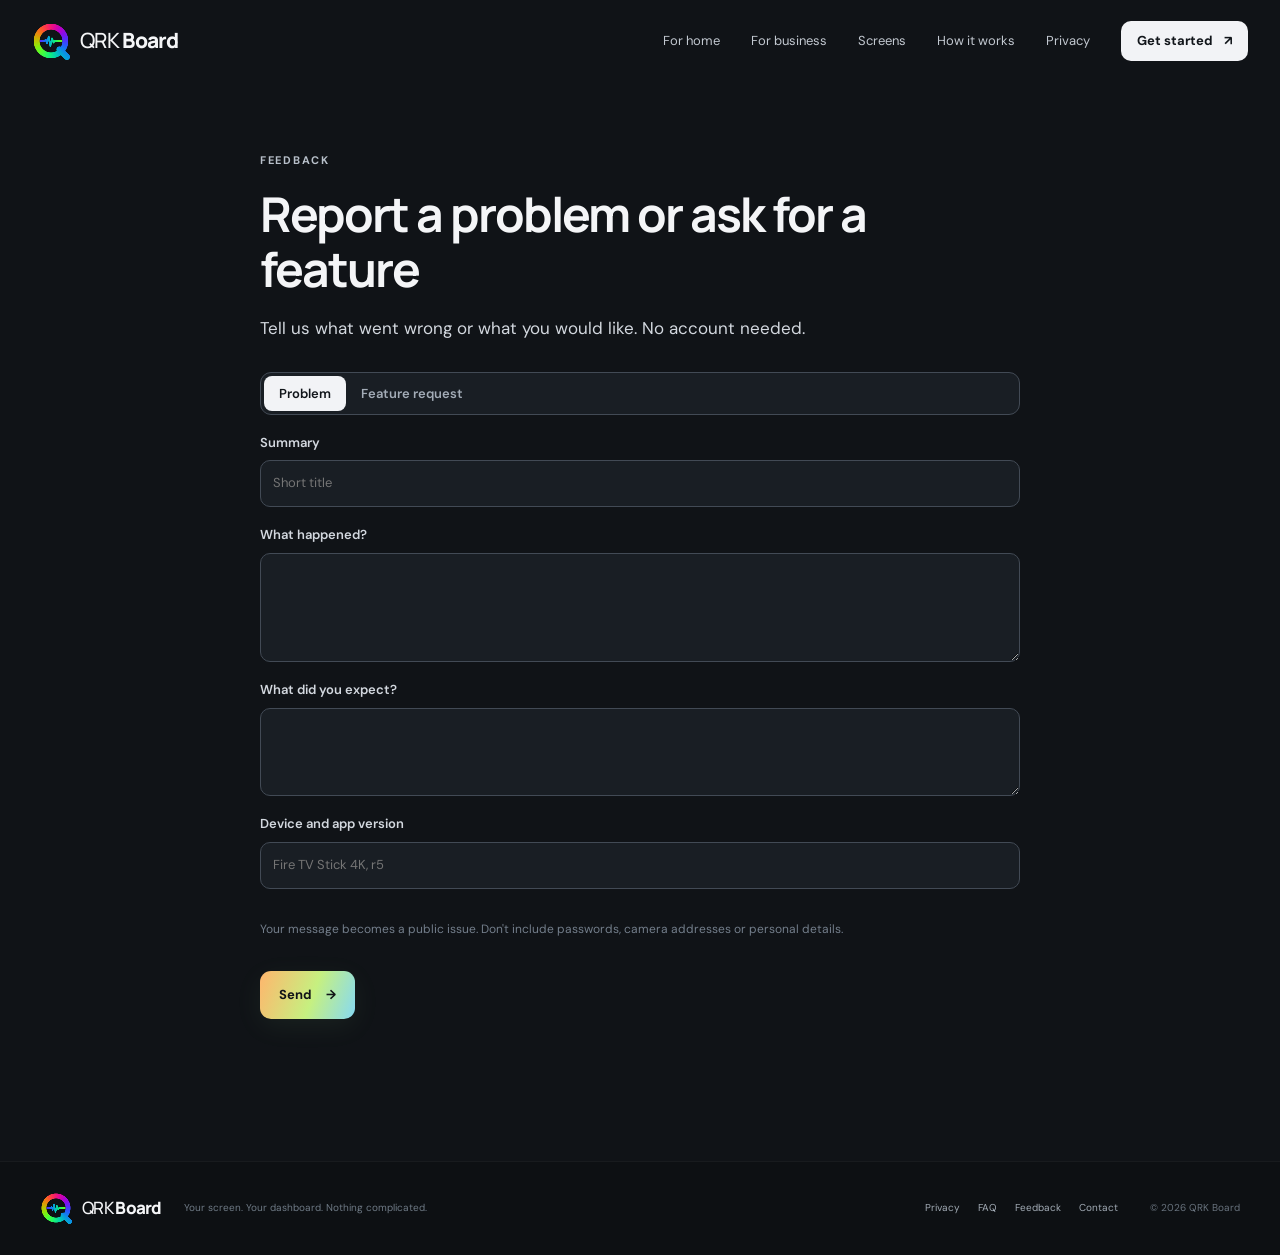
==== feedback.html @ f2cc70a5 "Use the rainbow Q mark as the tab icon" ====
<!doctype html>
<html lang="en">
<head>
  <meta charset="utf-8">
  <meta name="viewport" content="width=device-width, initial-scale=1">
  <meta name="theme-color" content="#101317">
  <meta name="description" content="Report a problem or request a feature for QRK Board.">
  <title>Feedback · QRK Board</title>
  <link rel="icon" type="image/svg+xml" href="assets/qrk-mark.svg?v=2">
  <link rel="preconnect" href="https://fonts.googleapis.com">
  <link rel="preconnect" href="https://fonts.gstatic.com" crossorigin>
  <link href="https://fonts.googleapis.com/css2?family=DM+Sans:wght@400;500;600;700&family=Manrope:wght@400;500;600;700;800&display=swap" rel="stylesheet">
  <link rel="stylesheet" href="styles.css?v=2">
</head>
<body>
  <header class="site-header">
    <a class="brand" href="index.html" aria-label="QRK Board home">
      <canvas class="logo" width="152" height="152" aria-hidden="true"></canvas>
      <span>QRK <b>Board</b></span>
    </a>
    <button class="menu-toggle" aria-label="Open navigation" aria-expanded="false" aria-controls="main-nav"><span></span><span></span></button>
    <nav id="main-nav" class="main-nav">
      <a href="index.html#home">For home</a>
      <a href="index.html#business">For business</a>
      <a href="index.html#screens">Screens</a>
      <a href="index.html#how-it-works">How it works</a>
      <a href="index.html#privacy">Privacy</a>
      <a class="nav-cta" href="index.html#get-started">Get started <span aria-hidden="true">↗</span></a>
    </nav>
  </header>

  <main class="doc section-wrap"><div class="eyebrow">Feedback</div><h1>Report a problem or ask for a feature</h1>
<p class="lede">Tell us what went wrong or what you would like. No account needed.</p>
<form id="fb" class="fb-form">
<div class="seg" role="group" aria-label="Type"><button type="button" data-v="bug" aria-pressed="true">Problem</button><button type="button" data-v="feature" aria-pressed="false">Feature request</button></div>
<label>Summary<input id="fb-title" required maxlength="120" placeholder="Short title"></label>
<label><span id="fb-l1">What happened?</span><textarea id="fb-a" rows="4" required></textarea></label>
<label><span id="fb-l2">What did you expect?</span><textarea id="fb-b" rows="3"></textarea></label>
<label>Device and app version<input id="fb-env" placeholder="Fire TV Stick 4K, r5"></label>
<p class="muted-note">Your message becomes a public issue. Don't include passwords, camera addresses or personal details.</p>
<input id="fb-site" name="website" tabindex="-1" autocomplete="off" aria-hidden="true" style="position:absolute;left:-9999px">
<button class="button button-primary" type="submit">Send <span aria-hidden="true">→</span></button><p id="fb-msg" class="muted-note" role="status"></p>
</form>
<script>
(function(){var ENDPOINT='https://qrkboard-github-io.qrk-feedback.workers.dev',t='bug',f=document.getElementById('fb'),msg=document.getElementById('fb-msg'),btn=f.querySelector('[type=submit]');
var L={bug:['What happened?','What did you expect?'],feature:['What would you like?','Why would it help?']};
f.querySelectorAll('.seg button').forEach(function(b){b.onclick=function(){t=b.dataset.v;f.querySelectorAll('.seg button').forEach(function(x){x.setAttribute('aria-pressed',x===b)});document.getElementById('fb-l1').textContent=L[t][0];document.getElementById('fb-l2').textContent=L[t][1]}});
f.onsubmit=function(e){e.preventDefault();var v=function(i){return document.getElementById(i).value.trim()};btn.disabled=true;msg.textContent='Sending...';
fetch(ENDPOINT,{method:'POST',headers:{'Content-Type':'application/json'},body:JSON.stringify({type:t,title:v('fb-title'),a:v('fb-a'),b:v('fb-b'),device:v('fb-env'),website:v('fb-site')})})
.then(function(r){return r.json()}).then(function(d){msg.textContent=d.message;if(d.ok)f.reset()}).catch(function(){msg.textContent='Could not reach the server, try again later'}).then(function(){btn.disabled=false})}})();
</script></main>
  <footer class="site-footer"><div class="section-wrap footer-inner"><a class="brand" href="index.html"><canvas class="logo" width="152" height="152" aria-hidden="true"></canvas><span>QRK <b>Board</b></span></a><span class="footer-tagline">Your screen. Your dashboard. Nothing complicated.</span><div class="footer-links"><a href="privacy.html">Privacy</a><a href="index.html#faq">FAQ</a><a href="feedback.html">Feedback</a><a href="mailto:qrkboard@gmail.com">Contact</a></div><span class="copyright">© <span id="year">2026</span> QRK Board</span></div></footer>
  <script src="script.js?v=2"></script>
</body>
</html>
---- styles.css ----
:root{--bg:#101317;--panel:#191e24;--panel2:#202730;--line:#303741;--text:#f4f5f7;--muted:#a3acb7;--subtle:#737f8c;--purple:#8b79ff;--blue:#5fc8ff;--orange:#ffb44d;--green:#58d8a0;--radius:24px;--max:1200px}*{box-sizing:border-box}html{scroll-behavior:smooth;scroll-padding-top:90px}body{margin:0;background:var(--bg);color:var(--text);font-family:'DM Sans',sans-serif;font-size:16px;line-height:1.6;-webkit-font-smoothing:antialiased}a{color:inherit;text-decoration:none}img{max-width:100%;display:block}.section-wrap{width:min(var(--max),calc(100% - 64px));margin-inline:auto}.site-header{height:82px;width:min(1360px,calc(100% - 64px));margin:auto;display:flex;align-items:center;justify-content:space-between;gap:32px}.brand{display:inline-flex;align-items:center;gap:10px;font-family:Manrope,sans-serif;font-size:21px;font-weight:500;letter-spacing:-.7px;white-space:nowrap}.brand img{filter:drop-shadow(0 0 12px #8b79ff22)}.brand b{font-weight:800}.main-nav{display:flex;align-items:center;gap:31px;font-size:13px;color:#c2c8d0}.main-nav>a:not(.nav-cta):hover,.footer-links a:hover{color:white}.nav-cta{background:#f2f3f6;color:#11151a;padding:10px 16px;border-radius:10px;font-weight:700}.nav-cta span{padding-left:8px}.menu-toggle{display:none}.hero{padding-top:60px;padding-bottom:92px;display:grid;grid-template-columns:.91fr 1.09fr;gap:48px;align-items:center;min-height:610px}.hero-copy{position:relative;z-index:1}.eyebrow{display:flex;align-items:center;gap:9px;color:#b8c0ca;font-size:11px;font-weight:700;letter-spacing:1.7px;text-transform:uppercase}.eyebrow-dot,.live-dot{display:inline-block;width:7px;height:7px;border-radius:50%;background:var(--green);box-shadow:0 0 13px #58d8a088}.hero h1,.section-heading h2,.audience-copy h2,.business-copy h2,.privacy-inner h2,.final-cta h2{font-family:Manrope,sans-serif;font-weight:700;letter-spacing:-2.8px;line-height:1.12}.hero h1{font-size:clamp(43px,5.2vw,70px);margin:26px 0 22px}.gradient-text{background:linear-gradient(100deg,#ff9c67 0%,#ffc55c 24%,#9cf47c 48%,#69d7e9 70%,#b29aff 100%);-webkit-background-clip:text;background-clip:text;color:transparent}.hero-lede{max-width:495px;color:#adb5bf;font-size:17px;line-height:1.8;margin:0 0 28px}.hero-actions{display:flex;gap:12px;flex-wrap:wrap}.button{display:inline-flex;align-items:center;justify-content:center;gap:14px;min-height:48px;padding:0 19px;border-radius:11px;font-size:13px;font-weight:700;transition:transform .2s ease,border-color .2s ease,background .2s ease}.button:hover{transform:translateY(-2px)}.button-primary{color:#101317;background:linear-gradient(110deg,#ffb66d,#c6f080 55%,#86d9f3);box-shadow:0 7px 28px #9adf8b12}.button-secondary{border:1px solid #424a55;color:#e5e8ec;background:#191e24}.button-secondary:hover{border-color:#777f8c}.hero-trust{display:flex;align-items:center;gap:8px;flex-wrap:wrap;margin-top:23px;color:#858f9a;font-size:10px}.hero-trust span{color:var(--green)}.hero-trust i{height:3px;width:3px;border-radius:50%;background:#59616c;margin:0 4px}.hero-visual{position:relative;min-width:0}.visual-glow{position:absolute;inset:12% 5%;background:linear-gradient(120deg,#8b79ff20,#5fc8ff14,#ffb44d10);filter:blur(65px);border-radius:50%}.screen-frame{position:relative;padding:7px;border:1px solid #ffffff20;border-radius:18px;background:linear-gradient(145deg,#343a43,#121519 65%);box-shadow:0 32px 75px #0007,0 0 0 1px #0005;transform:perspective(1200px) rotateY(-3deg) rotateX(1deg)}.screen-frame img{width:100%;border-radius:12px}.floating-label{position:absolute;left:-25px;bottom:23px;display:flex;align-items:center;gap:12px;padding:13px 17px;background:#20262deF;border:1px solid #ffffff18;border-radius:13px;box-shadow:0 12px 30px #0006}.floating-label b,.floating-label small{display:block}.floating-label b{font-size:12px}.floating-label small{font-size:10px;color:var(--muted);margin-top:2px}.platform-strip{border-block:1px solid #ffffff0e;background:#14181d}.platform-inner{min-height:82px;display:flex;align-items:center;justify-content:space-between;gap:30px}.platform-intro{font-size:11px;color:#8b95a0;text-transform:uppercase;letter-spacing:1.3px}.platforms{display:flex;align-items:center;gap:clamp(18px,3.2vw,44px);flex-wrap:wrap}.platforms span{font-family:Manrope,sans-serif;color:#d0d5db;font-size:13px;font-weight:700}.editor-section{padding-top:115px;padding-bottom:115px}.section-heading{max-width:670px;margin-bottom:48px}.section-heading.centered{text-align:center;margin-inline:auto}.section-heading .eyebrow{justify-content:center}.section-heading h2,.audience-copy h2,.business-copy h2,.privacy-inner h2,.final-cta h2{font-size:clamp(34px,4vw,50px);margin:16px 0}.muted-heading{color:#8b949f}.section-heading>p{color:var(--muted);font-size:15px;max-width:580px;margin:0 auto;line-height:1.8}.editor-layout{display:grid;grid-template-columns:1.13fr .87fr;gap:68px;align-items:center}.editor-image{position:relative;border:1px solid #ffffff17;border-radius:17px;overflow:hidden;background:#202938;box-shadow:0 25px 60px #0003}.editor-image img{width:100%;height:auto}.image-caption{position:absolute;bottom:14px;left:14px;display:flex;gap:9px;align-items:center;padding:8px 12px;border:1px solid #ffffff20;border-radius:9px;background:#10151ddd;font-size:11px;font-weight:600}.caption-icon{color:#a99aff;font-size:16px}.editor-points{display:flex;flex-direction:column;gap:28px}.editor-point{display:grid;grid-template-columns:39px 1fr;gap:15px}.point-number{color:#9e90ff;font-family:Manrope,sans-serif;font-size:12px;font-weight:800;padding-top:4px}.editor-point h3{font-size:17px;margin:0 0 6px}.editor-point p{font-size:13px;line-height:1.8;color:var(--muted);margin:0}.text-link{display:inline-flex;align-items:center;gap:12px;color:#c2baff;font-weight:700;font-size:13px;margin-top:2px}.text-link span{transition:transform .2s}.text-link:hover span{transform:translateX(4px)}.audience-section{padding:95px 0;background:linear-gradient(180deg,#15191f,#13171c);border-block:1px solid #ffffff08}.audience-grid{display:grid;grid-template-columns:.87fr 1.13fr;gap:70px;align-items:center}.audience-copy h2,.business-copy h2{font-size:clamp(36px,4vw,48px);letter-spacing:-2.2px}.audience-copy>p,.business-copy>p{color:var(--muted);font-size:14px;line-height:1.85}.mini-icon{width:25px;height:25px;border-radius:8px;display:inline-flex;align-items:center;justify-content:center;font-size:17px}.home-icon{color:#ffc477;background:#ffbd5920}.feature-list{list-style:none;padding:0;margin:28px 0;display:flex;flex-direction:column;gap:18px}.feature-list li{display:flex;gap:13px;align-items:flex-start}.feature-list li>span:last-child{display:flex;flex-direction:column}.feature-list b{font-size:13px;font-weight:700}.feature-list small{color:#919ba7;font-size:12px;line-height:1.6;margin-top:3px}.check{display:flex;align-items:center;justify-content:center;width:23px;height:23px;flex:0 0 23px;border-radius:7px;background:#ffb85c1a;color:#ffbd69;font-size:12px;margin-top:1px}.audience-footer{display:flex;align-items:center;gap:16px;flex-wrap:wrap}.small-note{font-size:10px;color:#818b96}.audience-card{padding:15px;border:1px solid #ffffff14;border-radius:18px;background:linear-gradient(145deg,#222830,#181d22);box-shadow:0 30px 70px #0003}.card-topline{display:flex;align-items:center;gap:9px;color:#8f9aa6;font-size:9px;letter-spacing:1.5px;font-weight:700;padding:2px 5px 13px}.card-dot{width:6px;height:6px;background:#ffbd69;border-radius:50%}.topline-spacer{flex:1}.card-menu{letter-spacing:3px}.mini-dashboard{display:grid;grid-template-columns:1.2fr .8fr;gap:9px}.mini-dashboard>div{background:#15191e;border:1px solid #ffffff0a;border-radius:10px;padding:13px;min-width:0}.mini-clock{display:flex;align-items:center;gap:7px;flex-wrap:wrap}.mini-clock strong{font-family:Manrope,sans-serif;font-size:clamp(28px,4vw,45px);letter-spacing:-2px;background:linear-gradient(100deg,#ff856e,#ffd968,#76ee8a);color:transparent;-webkit-background-clip:text;background-clip:text}.mini-clock>span{font-size:10px;color:#8f9aa6}.mini-clock>b{margin-left:auto;font-size:11px;color:#ffb45f;text-align:right}.mini-clock>b small{font-size:8px;color:#9aa4af}.mini-weather>span,.mini-section-title{font-size:8px;letter-spacing:1.2px;color:#a0aab5;font-weight:700}.mini-weather strong{display:flex;justify-content:space-between;align-items:center;font-size:35px;letter-spacing:-1px}.mini-weather strong b{font-size:28px;color:#c2d2de}.mini-weather>small{font-size:9px;color:#aab2bc}.mini-agenda,.mini-countdown{min-height:158px}.mini-agenda>div{display:grid;grid-template-columns:3px 1fr;column-gap:9px;margin-top:10px;position:relative}.mini-agenda>div i{grid-row:span 2;width:3px;background:#9b85ff;border-radius:3px}.mini-agenda>div small{font-size:8px;color:#87929e}.mini-agenda>div b{font-size:11px;font-weight:500}.mini-countdown strong{display:block;font-size:42px;line-height:1.3;margin-top:14px;color:#d9ccff}.mini-countdown strong small{font-size:9px;letter-spacing:1px;color:#a79ce5}.mini-countdown>span:last-child{font-size:10px;color:#adb5bf}.card-foot{padding:12px 4px 0;display:flex;align-items:center;gap:8px;font-size:9px;color:#919ba7}.card-foot .live-dot{width:5px;height:5px}.business-section{padding:115px 0}.business-grid{display:grid;grid-template-columns:1.1fr .9fr;gap:72px;align-items:center}.business-visual{position:relative;min-width:0}.biz-glow{position:absolute;z-index:-1;inset:10%;background:#7867ff18;filter:blur(70px)}.business-screen{position:relative;padding:23px;border:1px solid #ffffff1a;border-radius:18px;background:linear-gradient(145deg,#222a32,#151a20);box-shadow:0 25px 65px #0004}.biz-header{display:flex;align-items:center;justify-content:space-between;gap:10px}.biz-kicker{font-size:8px;letter-spacing:1.5px;color:#a2acb8}.biz-header h3{font-family:Manrope,sans-serif;font-size:19px;margin:5px 0 0}.biz-logo{width:53px;height:53px;display:flex;flex-direction:column;align-items:center;justify-content:center;border:1px dashed #747f8b;border-radius:10px;color:#b5bdc7;font-size:8px;letter-spacing:1px}.biz-logo b{color:#e7eaf0}.biz-stats{display:grid;grid-template-columns:1fr 1fr;gap:11px;margin-top:20px}.biz-stat{padding:13px;border-radius:11px;background:#14191f;border:1px solid #ffffff0b;min-width:0}.biz-stat>span,.biz-chart>span{display:block;font-size:8px;letter-spacing:1px;color:#9ca7b2}.biz-stat>strong{display:block;font-family:Manrope,sans-serif;font-size:clamp(21px,2.5vw,29px);letter-spacing:-1px;margin:8px 0 1px}.biz-stat>em{font-size:9px;color:#61d7a3;font-style:normal}.sparkline{display:flex;align-items:flex-end;height:20px;gap:4px;margin-top:7px}.sparkline i{display:block;flex:1;border-radius:3px 3px 0 0;background:linear-gradient(#62d8a2,#62d8a222)}.sparkline i:nth-child(1){height:30%}.sparkline i:nth-child(2){height:60%}.sparkline i:nth-child(3){height:45%}.sparkline i:nth-child(4){height:75%}.sparkline i:nth-child(5){height:50%}.sparkline i:nth-child(6){height:90%}.sparkline i:nth-child(7){height:62%}.sparkline i:nth-child(8){height:100%}.sparkline i:nth-child(9){height:80%}.progress{height:5px;background:#343b44;border-radius:8px;margin-top:11px;overflow:hidden}.progress i{display:block;width:76%;height:100%;background:linear-gradient(90deg,#8c7aff,#69c8ff);border-radius:8px}.biz-stat>small{display:block;color:#7e8995;font-size:8px;margin-top:6px}.biz-bottom{display:grid;grid-template-columns:1fr .75fr;gap:11px;margin-top:11px}.biz-chart,.biz-camera{min-width:0;padding:13px;border-radius:11px;background:#14191f;border:1px solid #ffffff0b}.chart-lines{height:74px;margin-top:10px}.chart-lines svg{width:100%;height:100%;overflow:visible}.biz-chart>small{font-size:8px;color:#788591;letter-spacing:1px}.camera-scene{height:117px;border-radius:7px;position:relative;overflow:hidden;background:linear-gradient(145deg,#35523d,#6b7755 40%,#242d29);isolation:isolate}.camera-scene:before{content:"";position:absolute;inset:0;background:linear-gradient(130deg,transparent 30%,#c1c5a433 31%,transparent 34%),linear-gradient(10deg,#151c18 30%,transparent 31%),repeating-linear-gradient(90deg,transparent 0 22px,#10181122 23px 25px)}.camera-live{position:absolute;top:7px;left:7px;padding:3px 5px;border-radius:4px;background:#101611b8;color:#e5eee8;font-size:7px}.camera-live i{display:inline-block;width:4px;height:4px;background:#ff6969;border-radius:50%;margin-right:4px}.camera-label{position:absolute;bottom:7px;left:7px;color:#f1f4f1;font-size:7px;letter-spacing:1px}.biz-icon{background:#8b79ff20;color:#a99bff}.business-copy .feature-list{gap:17px}.pro-symbol{display:flex;align-items:center;justify-content:center;width:23px;height:23px;flex:0 0 23px;border-radius:7px;background:#8b79ff20;color:#b3a6ff;font-size:13px;margin-top:1px}.data-pills{display:flex;gap:7px;flex-wrap:wrap;margin:-6px 0 23px}.data-pills span{border:1px solid #454052;border-radius:7px;padding:5px 9px;color:#b9b1e9;font-family:monospace;font-size:10px}.pricing-section{padding:105px 0 115px;border-top:1px solid #ffffff0a}.pricing-grid{max-width:1050px;margin:auto;display:grid;grid-template-columns:repeat(3,1fr);gap:17px}.price-card{position:relative;padding:29px;border:1px solid #303741;border-radius:17px;background:#171c22}.pro-price{border-color:#7567c3;background:linear-gradient(145deg,#242333,#181d24)}.popular-label{position:absolute;top:-13px;right:18px;background:#9e91ff;color:#12141a;border-radius:7px;padding:5px 10px;font-size:8px;letter-spacing:.7px;font-weight:800}.price-label{color:#9da7b2;font-size:9px;letter-spacing:1.3px;font-weight:700}.price-card h3{font-family:Manrope,sans-serif;font-size:31px;letter-spacing:-1px;margin:8px 0 0}.price-sub{display:block;color:#a69aff;font-family:'DM Sans',sans-serif;font-size:10px;font-weight:600;letter-spacing:0;margin-top:2px}.price-desc{min-height:42px;color:#aab3bd;font-size:12px;margin:5px 0 22px}.price-card ul{list-style:none;padding:0;margin:0 0 25px;display:flex;flex-direction:column;gap:12px}.price-card li{position:relative;padding-left:21px;color:#d3d8df;font-size:12px}.price-card li:before{content:'✓';position:absolute;left:0;color:#67d9a6;font-weight:700}.full-button{width:100%;justify-content:space-between}.pricing-note{text-align:center;font-size:10px;color:#737e8b;margin:20px auto 0}.privacy-section{padding:67px 0;border-block:1px solid #ffffff0c;background:radial-gradient(ellipse at 25% 50%,#24233a 0%,#171b22 55%,#14181d 100%)}.privacy-inner{display:grid;grid-template-columns:70px 1fr .65fr;gap:25px;align-items:center}.privacy-symbol{width:63px;height:63px;display:flex;align-items:center;justify-content:center;border:1px solid #7f70e055;border-radius:17px;color:#aaa0ff;background:#8b79ff12}.privacy-symbol svg{width:39px}.privacy-inner h2{font-size:clamp(28px,3vw,38px);margin:10px 0}.privacy-inner>div:nth-child(2)>p{max-width:590px;font-size:13px;color:#a9b1bc;line-height:1.8}.privacy-note{border-left:1px solid #41404e;padding-left:24px}.privacy-note b{font-size:12px}.privacy-note p{color:#909aa6;font-size:11px;line-height:1.8;margin-bottom:0}.faq-section{padding:110px 0}.faq-section .section-heading{margin-bottom:32px}.faq-section .section-heading .eyebrow{justify-content:flex-start}.faq-section .section-heading h2{font-size:39px}.faq-list{max-width:850px;border-top:1px solid #303741}.faq-list details{border-bottom:1px solid #303741}.faq-list summary{display:flex;justify-content:space-between;gap:20px;align-items:center;list-style:none;cursor:pointer;padding:20px 2px;font-size:14px;font-weight:600}.faq-list summary::-webkit-details-marker{display:none}.faq-list summary span{font-size:21px;color:#9e91ff;font-weight:400;transition:transform .2s}.faq-list details[open] summary span{transform:rotate(45deg)}.faq-list details p{max-width:720px;margin:-3px 0 20px;color:#a2acb7;font-size:12px;line-height:1.8}.final-cta{position:relative;overflow:hidden;text-align:center;padding:78px 20px 85px;margin-bottom:80px;border:1px solid #ffffff13;border-radius:22px;background:linear-gradient(135deg,#20222e,#191e25 55%,#20271f)}.cta-glow{position:absolute;width:380px;height:200px;top:-140px;left:calc(50% - 190px);background:#8b79ff3a;filter:blur(70px);border-radius:50%}.final-cta>*:not(.cta-glow){position:relative}.final-cta .eyebrow{justify-content:center}.final-cta h2{font-size:clamp(35px,4vw,49px);margin:15px 0}.final-cta>p{color:#a8b1bc;font-size:14px;margin:0 auto 25px}.final-cta .hero-actions{justify-content:center}.cta-note{display:block;margin-top:20px;color:#6f7a86;font-size:9px}.site-footer{border-top:1px solid #ffffff0c;background:#0d1013}.footer-inner{min-height:93px;display:flex;align-items:center;gap:22px}.footer-inner .brand{font-size:17px}.footer-tagline{color:#6f7a86;font-size:10px}.footer-links{display:flex;gap:18px;margin-left:auto;color:#a2abb5;font-size:10px}.copyright{font-size:10px;color:#68727d;margin-left:10px}
@media(max-width:1000px){.hero{grid-template-columns:1fr;gap:45px;padding-top:55px}.hero-copy{max-width:720px}.hero-visual{max-width:760px;margin:auto;width:100%}.screen-frame{transform:none}.hero h1{font-size:clamp(46px,8vw,68px)}.editor-layout,.audience-grid,.business-grid{gap:38px}.audience-grid{grid-template-columns:.9fr 1.1fr}.business-grid{grid-template-columns:1fr 1fr}.privacy-inner{grid-template-columns:58px 1fr}.privacy-symbol{width:54px;height:54px}.privacy-note{grid-column:2;border-left:0;border-top:1px solid #41404e;padding:16px 0 0}.footer-tagline{display:none}}
@media(max-width:720px){.section-wrap{width:calc(100% - 36px)}.site-header{width:calc(100% - 36px);height:70px}.brand{font-size:19px}.brand img{width:33px;height:33px}.menu-toggle{display:flex;flex-direction:column;gap:5px;border:1px solid #39414b;background:#1a1f25;border-radius:9px;padding:10px;z-index:10}.menu-toggle span{width:17px;height:2px;background:#e7eaf0;border-radius:2px}.main-nav{display:none;position:absolute;top:62px;left:18px;right:18px;z-index:9;flex-direction:column;align-items:stretch;gap:0;padding:10px;border:1px solid #353c46;border-radius:13px;background:#1b2027;box-shadow:0 20px 45px #0008}.main-nav.open{display:flex}.main-nav a{padding:12px}.main-nav .nav-cta{text-align:center;margin-top:5px}.hero{padding-top:45px;padding-bottom:65px;min-height:0;gap:38px}.hero h1{font-size:clamp(43px,11vw,60px);letter-spacing:-2.3px;margin-top:21px}.hero-lede{font-size:15px}.hero-actions{align-items:stretch}.hero-actions .button{font-size:12px}.hero-trust{font-size:9px}.floating-label{left:9px;bottom:12px;padding:9px 12px}.platform-inner{padding:20px 0;align-items:flex-start;flex-direction:column;gap:14px}.platforms{gap:12px 21px}.platforms span{font-size:11px}.editor-section,.business-section,.faq-section{padding-top:75px;padding-bottom:75px}.section-heading{margin-bottom:30px}.section-heading h2,.audience-copy h2,.business-copy h2{font-size:36px;letter-spacing:-1.7px}.section-heading>p{font-size:13px}.editor-layout,.audience-grid,.business-grid{grid-template-columns:1fr;gap:32px}.editor-points{gap:20px}.audience-section{padding:72px 0}.audience-card{order:2}.audience-copy{order:1}.business-visual{order:2}.business-copy{order:1}.business-screen{padding:14px}.biz-bottom{grid-template-columns:1fr .8fr}.camera-scene{height:105px}.pricing-section{padding:75px 0}.pricing-grid{grid-template-columns:1fr;gap:25px}.price-card{padding:24px}.price-desc{min-height:0}.privacy-section{padding:48px 0}.privacy-inner{grid-template-columns:45px 1fr;gap:15px}.privacy-symbol{width:43px;height:43px;border-radius:12px}.privacy-symbol svg{width:29px}.privacy-inner h2{font-size:30px;letter-spacing:-1.5px}.privacy-inner>div:nth-child(2)>p{font-size:12px}.privacy-note{grid-column:1/-1;margin-left:60px;padding-top:12px}.faq-section .section-heading h2{font-size:34px}.faq-list summary{font-size:13px;padding:17px 0}.final-cta{width:calc(100% - 36px);padding:55px 18px 60px;margin-bottom:50px}.final-cta h2{font-size:36px;letter-spacing:-1.8px}.final-cta>p{font-size:13px}.final-cta .hero-actions{flex-direction:column}.footer-inner{padding:23px 0;flex-wrap:wrap;gap:12px}.footer-links{order:3;width:100%;margin-left:0}.copyright{margin-left:auto}.mini-clock strong{font-size:33px}.mini-clock>b{font-size:9px}.mini-weather strong{font-size:30px}}
@media(prefers-reduced-motion:reduce){html{scroll-behavior:auto}*,*:before,*:after{transition:none!important;animation:none!important}}
.stores{list-style:none;margin:0;padding:0;display:flex;flex-wrap:wrap;gap:12px}
.store{display:flex;align-items:center;gap:11px;padding:9px 16px 9px 12px;border:1px solid #424a55;border-radius:11px;background:#191e24;min-width:0}
.store-icon{display:grid;place-items:center;width:30px;height:30px;color:#e5e8ec;flex:none}
.store-icon svg{width:26px;height:26px}
.store-text{display:flex;flex-direction:column;line-height:1.2}
.store-text small{font-size:10px;color:#8b95a0}
.store-text b{font-family:Manrope,sans-serif;font-size:15px}
.screens-section{padding-top:110px;padding-bottom:40px}
.shot-controls{display:flex;flex-wrap:wrap;justify-content:center;gap:12px 20px;margin-bottom:28px}
.seg{display:inline-flex;border:1px solid #424a55;border-radius:11px;background:#191e24;padding:3px}
.seg button{font:600 13px 'DM Sans',sans-serif;color:#a3acb7;background:none;border:0;border-radius:8px;padding:9px 15px;cursor:pointer}
.seg button[aria-pressed="true"]{background:#f2f3f6;color:#11151a}
.seg button:focus-visible{outline:2px solid #fff;outline-offset:2px}
.shot-stage{margin:0 auto;display:flex;justify-content:center}
.shot-stage img{height:auto;border-radius:14px;border:1px solid #ffffff1c;box-shadow:0 30px 70px #0006}
.shot-stage[data-orient="landscape"] img{width:min(100%,1000px)}
.shot-stage[data-orient="portrait"] img{width:auto;max-width:100%;max-height:720px;aspect-ratio:9/16}
@media(max-width:720px){.stores{flex-direction:column;align-items:stretch}.seg button{padding:9px 11px;font-size:12px}.screens-section{padding-top:75px}}
.logo{width:38px;height:38px;flex:none}
.site-footer .logo{width:32px;height:32px}
.hero{padding-top:28px;padding-bottom:64px;min-height:0}
.screens-section{padding-top:72px}
.shot-stage[data-orient="portrait"] img{width:min(100%,405px);height:auto;max-height:none;aspect-ratio:auto}
@media(max-width:720px){.brand .logo{width:33px;height:33px}.hero{padding-top:24px;padding-bottom:48px}.screens-section{padding-top:56px}}
img{height:auto}.screen-frame img{height:auto}
.doc{max-width:760px;padding:70px 0 100px}.doc h1{font-family:Manrope,sans-serif;font-size:clamp(34px,5vw,48px);letter-spacing:-2px;line-height:1.15;margin:16px 0}.doc h2{font-family:Manrope,sans-serif;font-size:21px;margin:38px 0 8px}.doc p,.doc li{color:#b4bcc6;font-size:15px;line-height:1.8}.doc .lede{font-size:17px;color:#d3d8df}.muted-note{font-size:12px!important;color:#737e8b!important}
.fb-form{display:flex;flex-direction:column;gap:18px;margin-top:28px}.fb-form label{display:flex;flex-direction:column;gap:7px;font-size:13px;font-weight:600;color:#d3d8df}.fb-form input,.fb-form textarea{font:inherit;font-weight:400;color:var(--text);background:var(--panel);border:1px solid #424a55;border-radius:10px;padding:12px}.fb-form input:focus,.fb-form textarea:focus{outline:2px solid var(--purple);border-color:transparent}.fb-form .button{align-self:flex-start;border:0;cursor:pointer;font-family:inherit}
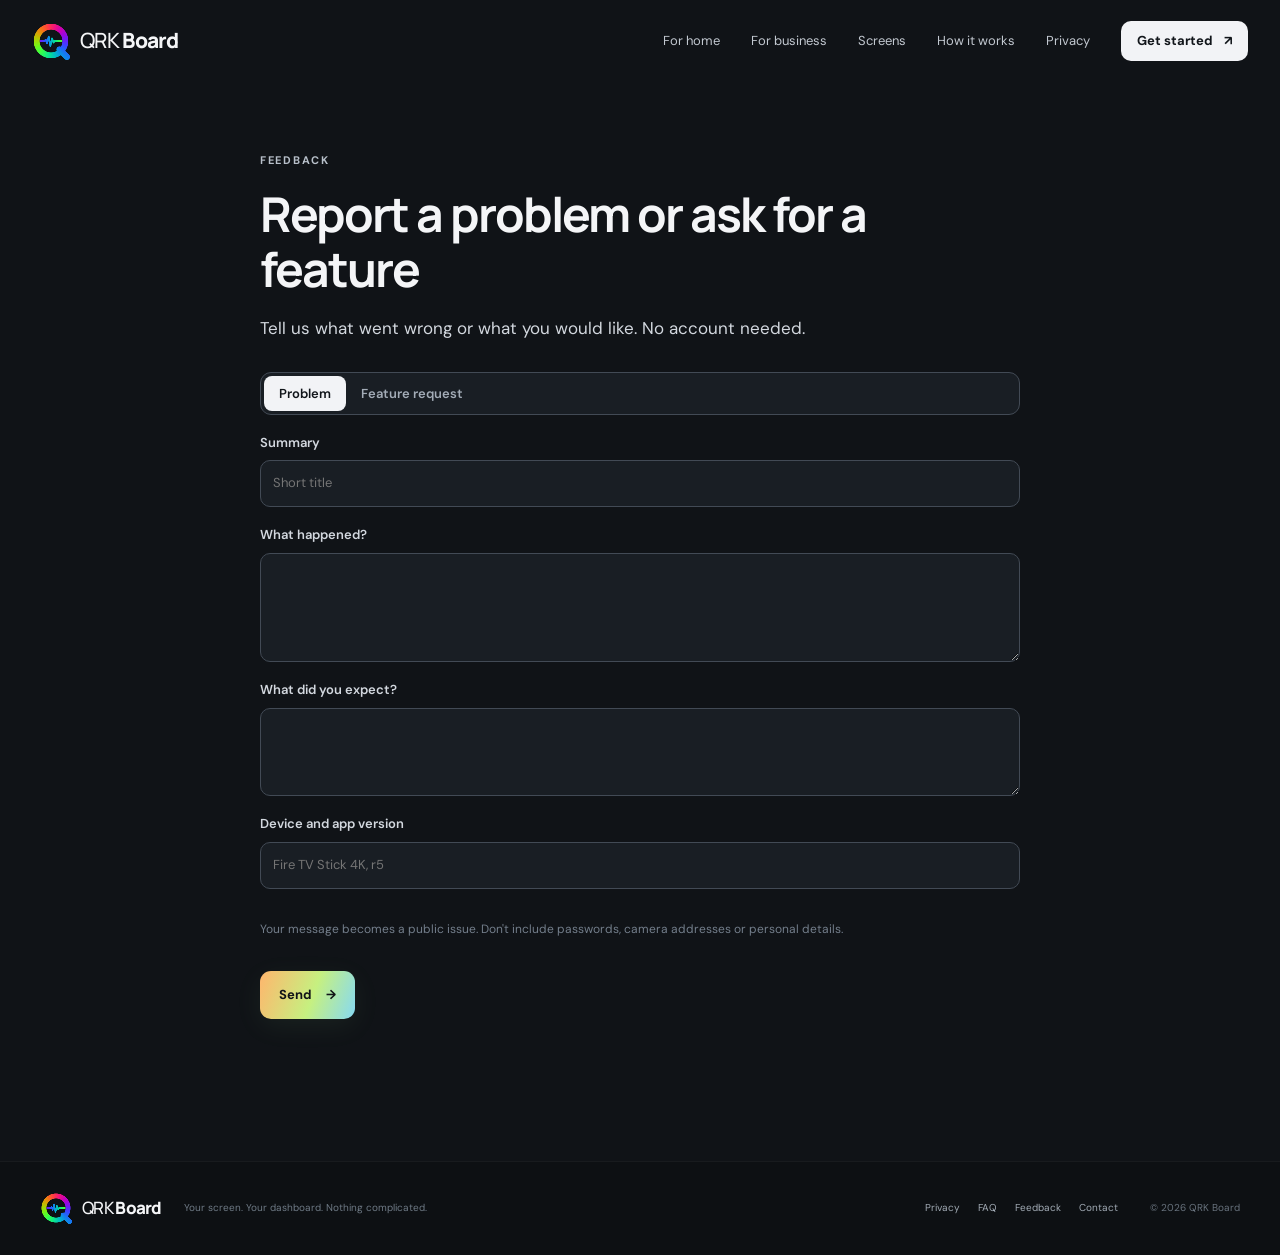
==== commit 8b79e815: "Point the feedback form at the qrk-feedback Worker" ====
--- a/feedback.html
+++ b/feedback.html
@@ -42,7 +42,7 @@
 <button class="button button-primary" type="submit">Send <span aria-hidden="true">→</span></button><p id="fb-msg" class="muted-note" role="status"></p>
 </form>
 <script>
-(function(){var ENDPOINT='https://qrkboard-github-io.qrk-feedback.workers.dev',t='bug',f=document.getElementById('fb'),msg=document.getElementById('fb-msg'),btn=f.querySelector('[type=submit]');
+(function(){var ENDPOINT='https://qrk-feedback.qrk-feedback.workers.dev',t='bug',f=document.getElementById('fb'),msg=document.getElementById('fb-msg'),btn=f.querySelector('[type=submit]');
 var L={bug:['What happened?','What did you expect?'],feature:['What would you like?','Why would it help?']};
 f.querySelectorAll('.seg button').forEach(function(b){b.onclick=function(){t=b.dataset.v;f.querySelectorAll('.seg button').forEach(function(x){x.setAttribute('aria-pressed',x===b)});document.getElementById('fb-l1').textContent=L[t][0];document.getElementById('fb-l2').textContent=L[t][1]}});
 f.onsubmit=function(e){e.preventDefault();var v=function(i){return document.getElementById(i).value.trim()};btn.disabled=true;msg.textContent='Sending...';
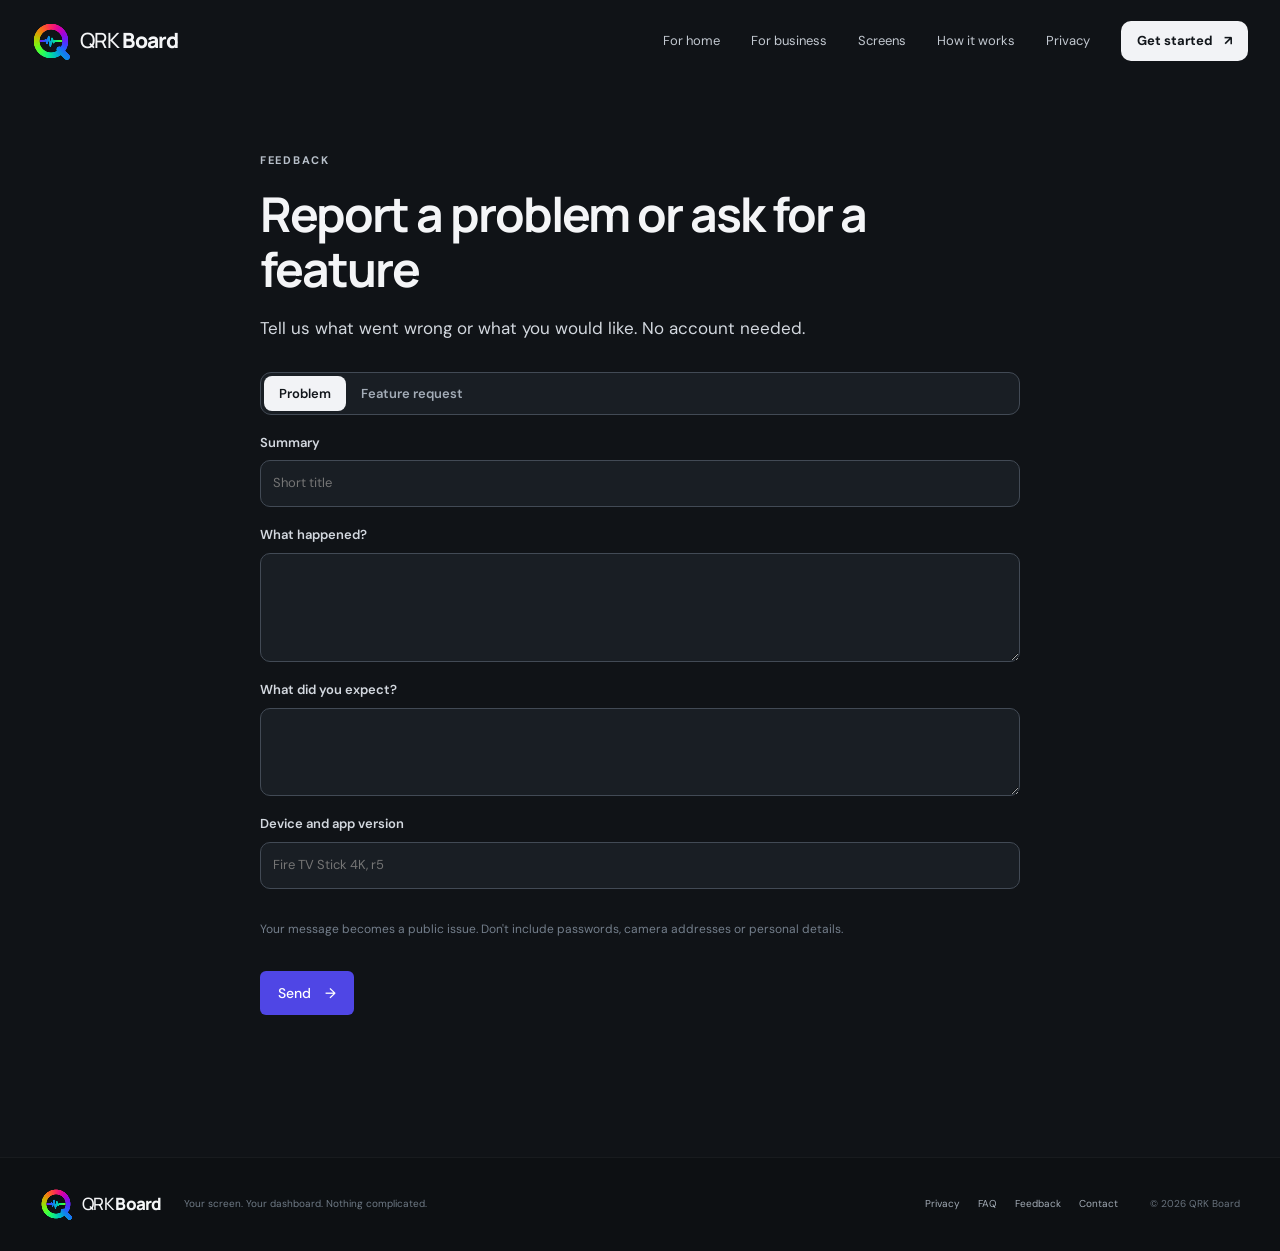
==== commit d80f0de1: "Buttons match the portal: indigo primary, outlined secondary, aligned in pricing cards" ====
--- a/feedback.html
+++ b/feedback.html
@@ -10,7 +10,7 @@
   <link rel="preconnect" href="https://fonts.googleapis.com">
   <link rel="preconnect" href="https://fonts.gstatic.com" crossorigin>
   <link href="https://fonts.googleapis.com/css2?family=DM+Sans:wght@400;500;600;700&family=Manrope:wght@400;500;600;700;800&display=swap" rel="stylesheet">
-  <link rel="stylesheet" href="styles.css?v=2">
+  <link rel="stylesheet" href="styles.css?v=3">
 </head>
 <body>
   <header class="site-header">
--- a/styles.css
+++ b/styles.css
@@ -29,3 +29,7 @@
 img{height:auto}.screen-frame img{height:auto}
 .doc{max-width:760px;padding:70px 0 100px}.doc h1{font-family:Manrope,sans-serif;font-size:clamp(34px,5vw,48px);letter-spacing:-2px;line-height:1.15;margin:16px 0}.doc h2{font-family:Manrope,sans-serif;font-size:21px;margin:38px 0 8px}.doc p,.doc li{color:#b4bcc6;font-size:15px;line-height:1.8}.doc .lede{font-size:17px;color:#d3d8df}.muted-note{font-size:12px!important;color:#737e8b!important}
 .fb-form{display:flex;flex-direction:column;gap:18px;margin-top:28px}.fb-form label{display:flex;flex-direction:column;gap:7px;font-size:13px;font-weight:600;color:#d3d8df}.fb-form input,.fb-form textarea{font:inherit;font-weight:400;color:var(--text);background:var(--panel);border:1px solid #424a55;border-radius:10px;padding:12px}.fb-form input:focus,.fb-form textarea:focus{outline:2px solid var(--purple);border-color:transparent}.fb-form .button{align-self:flex-start;border:0;cursor:pointer;font-family:inherit}
+.button{min-height:44px;padding:8px 18px;border-radius:6px;font-size:14px;font-weight:500;white-space:nowrap}.button:hover{transform:none}
+.button-primary{background:#4f46e5;color:#fff;box-shadow:none}.button-primary:hover{background:#6366f1}
+.button-secondary{background:transparent;border:1px solid #4b5563;color:#d1d5db}.button-secondary:hover{background:#374151;border-color:#4b5563}
+.price-card{display:flex;flex-direction:column}.price-card ul{flex:1}
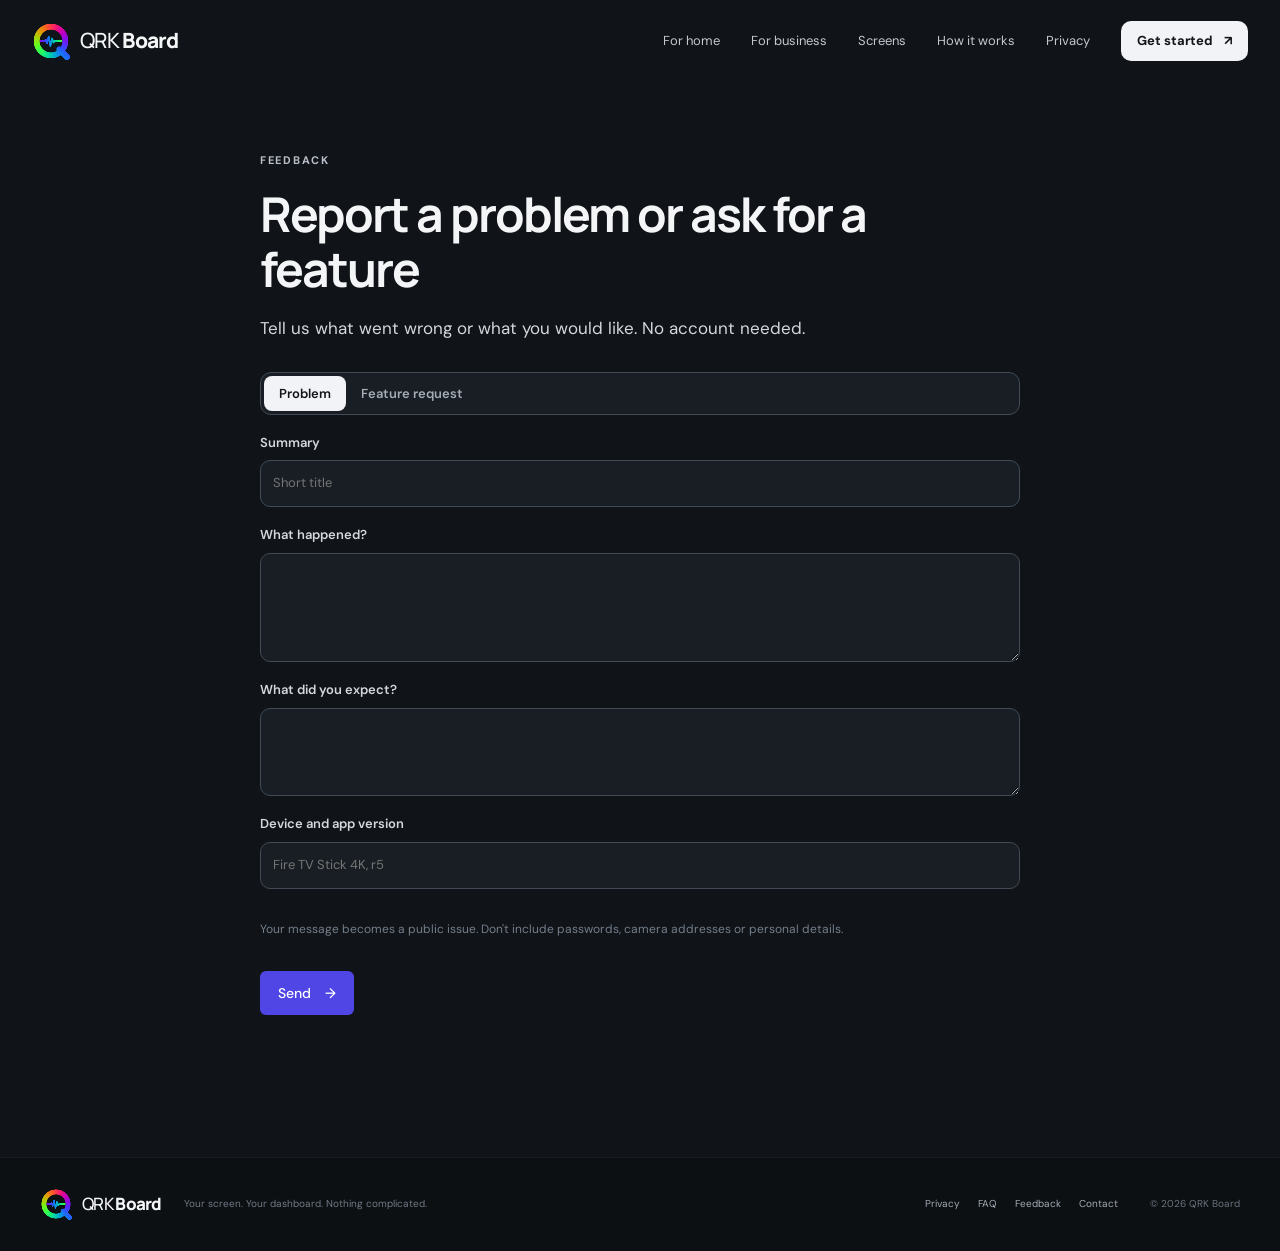
==== commit 62b1bc43: "Remove the closing card; point the Get started buttons at pricing and the feature sections" ====
--- a/feedback.html
+++ b/feedback.html
@@ -25,7 +25,7 @@
       <a href="index.html#screens">Screens</a>
       <a href="index.html#how-it-works">How it works</a>
       <a href="index.html#privacy">Privacy</a>
-      <a class="nav-cta" href="index.html#get-started">Get started <span aria-hidden="true">↗</span></a>
+      <a class="nav-cta" href="index.html#pro">Get started <span aria-hidden="true">↗</span></a>
     </nav>
   </header>
 
--- a/styles.css
+++ b/styles.css
@@ -33,3 +33,5 @@
 .button-primary{background:#4f46e5;color:#fff;box-shadow:none}.button-primary:hover{background:#6366f1}
 .button-secondary{background:transparent;border:1px solid #4b5563;color:#d1d5db}.button-secondary:hover{background:#374151;border-color:#4b5563}
 .price-card{display:flex;flex-direction:column}.price-card ul{flex:1}
+.price-desc{min-height:46px}
+.price-card h3{min-height:69px}
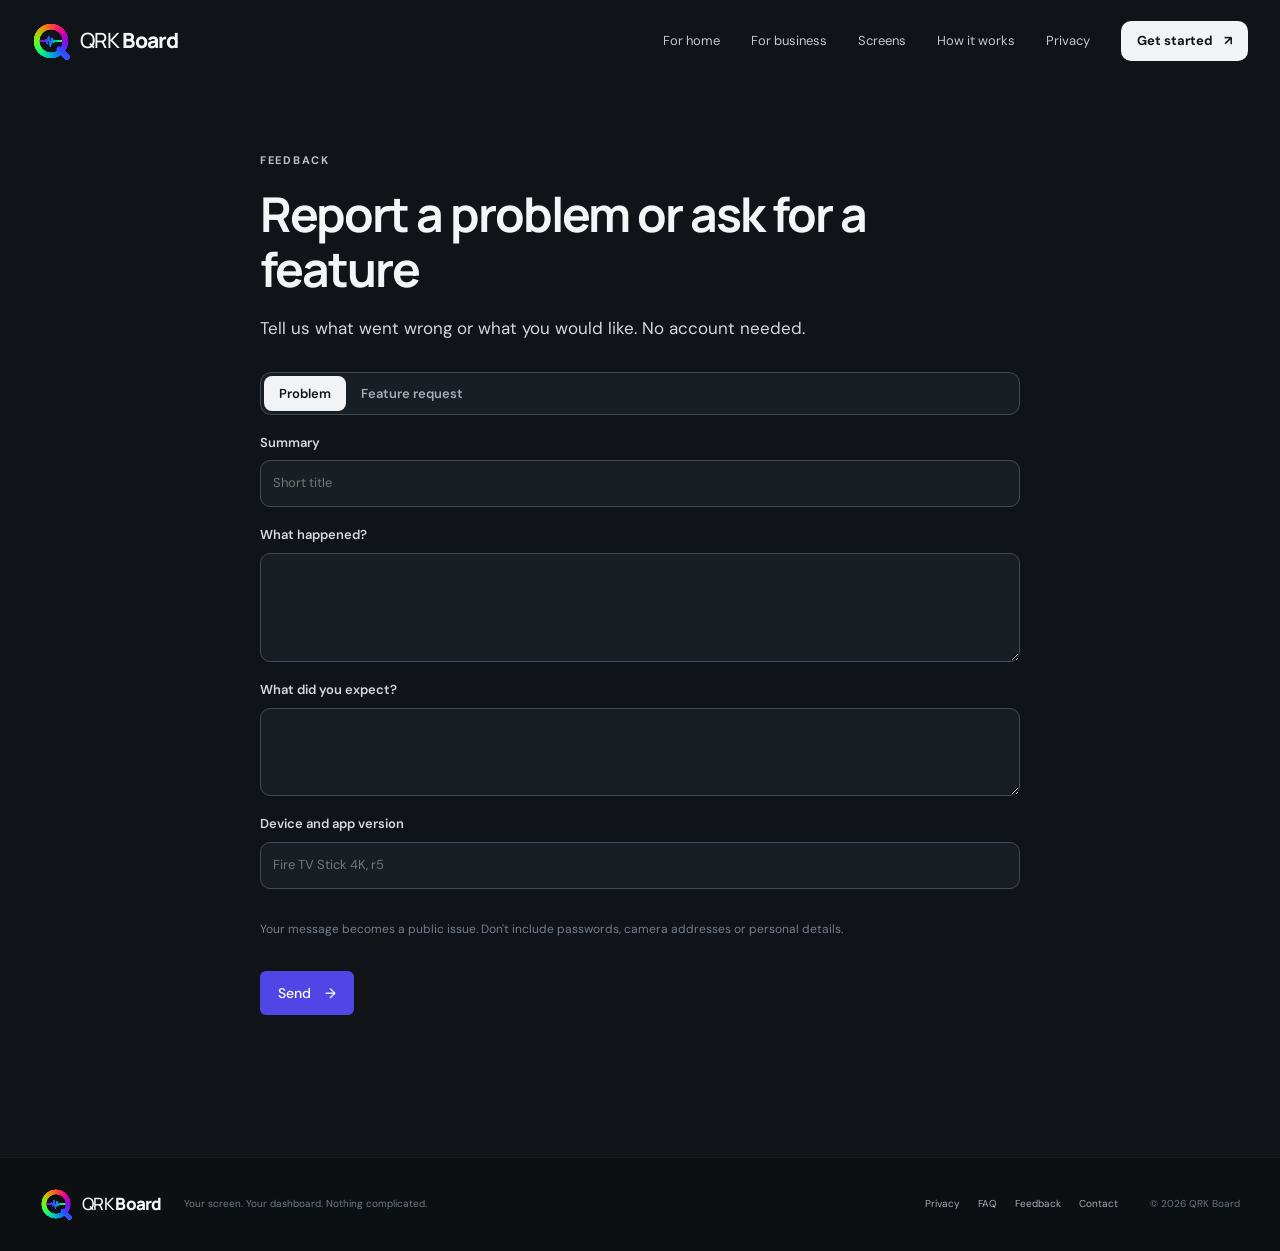
==== commit fd9786d9: "Use real board screenshots for For home and For business" ====
--- a/feedback.html
+++ b/feedback.html
@@ -10,7 +10,7 @@
   <link rel="preconnect" href="https://fonts.googleapis.com">
   <link rel="preconnect" href="https://fonts.gstatic.com" crossorigin>
   <link href="https://fonts.googleapis.com/css2?family=DM+Sans:wght@400;500;600;700&family=Manrope:wght@400;500;600;700;800&display=swap" rel="stylesheet">
-  <link rel="stylesheet" href="styles.css?v=3">
+  <link rel="stylesheet" href="styles.css?v=5">
 </head>
 <body>
   <header class="site-header">
@@ -25,7 +25,7 @@
       <a href="index.html#screens">Screens</a>
       <a href="index.html#how-it-works">How it works</a>
       <a href="index.html#privacy">Privacy</a>
-      <a class="nav-cta" href="index.html#pro">Get started <span aria-hidden="true">↗</span></a>
+      <a class="nav-cta" href="index.html#get-started">Get started <span aria-hidden="true">↗</span></a>
     </nav>
   </header>
 
--- a/styles.css
+++ b/styles.css
@@ -35,3 +35,4 @@
 .price-card{display:flex;flex-direction:column}.price-card ul{flex:1}
 .price-desc{min-height:46px}
 .price-card h3{min-height:69px}
+.shot-card{padding:7px;border:1px solid #ffffff20;border-radius:18px;background:linear-gradient(145deg,#343a43,#121519 65%);box-shadow:0 25px 60px #0005;min-width:0}.shot-card img{width:100%;height:auto;border-radius:12px}
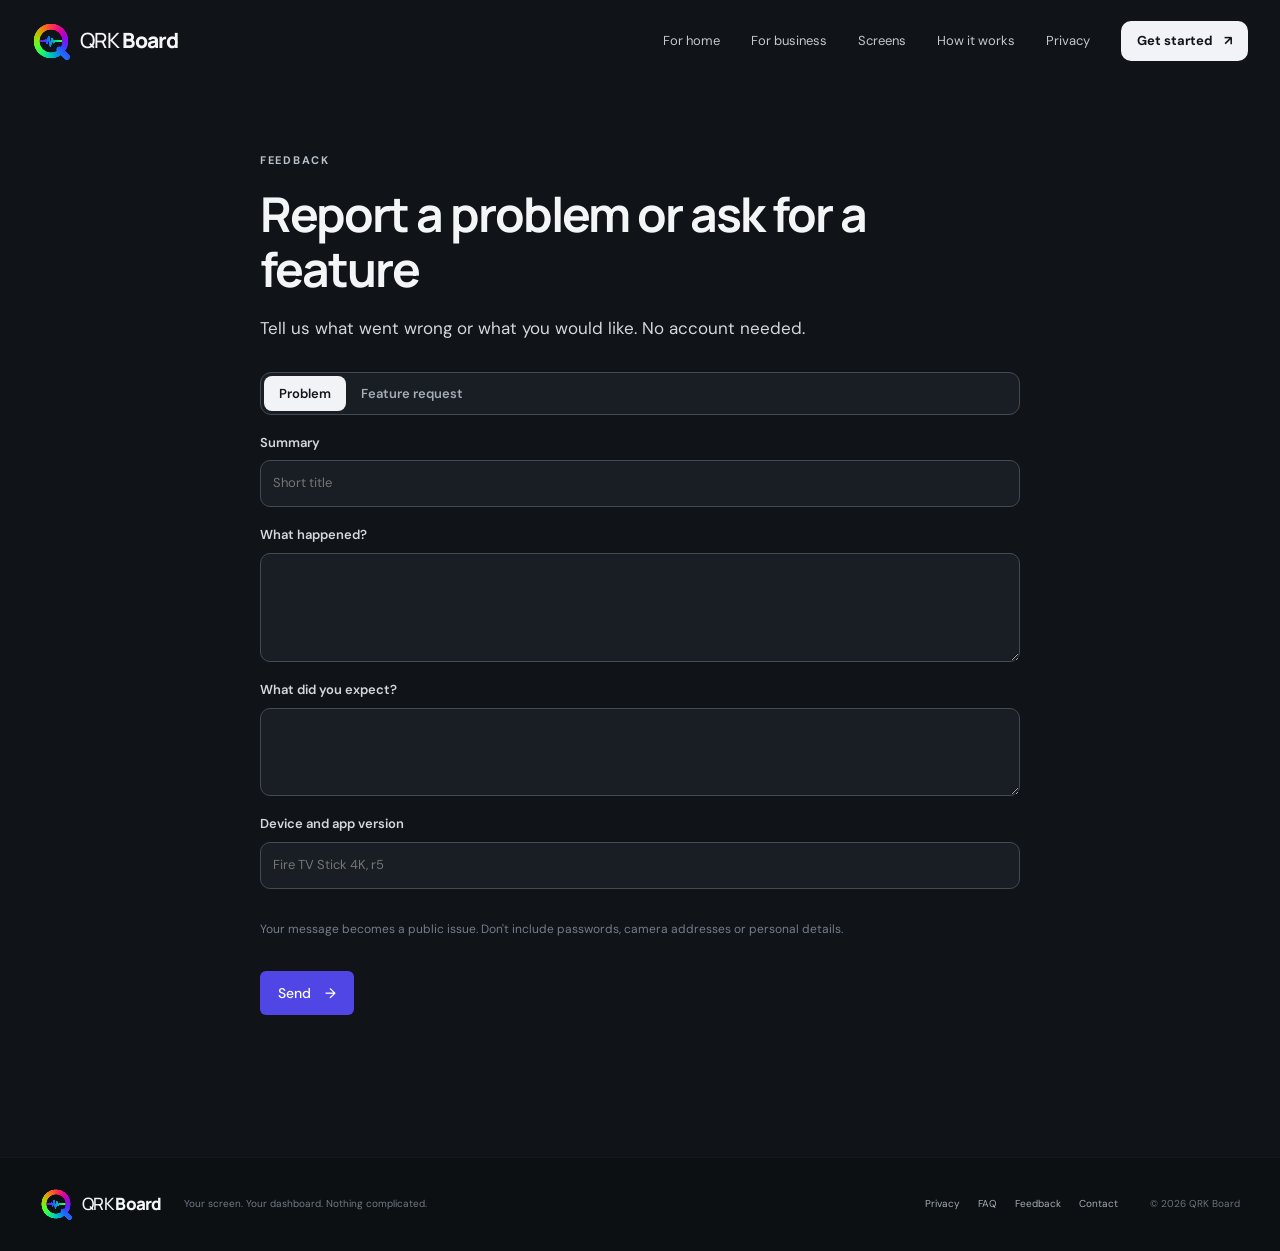
==== commit 805e1352: "Merge main into remove-cta; Cameras button goes to the Cameras section Co-Authored-By: Claude Sonnet" ====
--- a/feedback.html
+++ b/feedback.html
@@ -25,7 +25,7 @@
       <a href="index.html#screens">Screens</a>
       <a href="index.html#how-it-works">How it works</a>
       <a href="index.html#privacy">Privacy</a>
-      <a class="nav-cta" href="index.html#get-started">Get started <span aria-hidden="true">↗</span></a>
+      <a class="nav-cta" href="index.html#pro">Get started <span aria-hidden="true">↗</span></a>
     </nav>
   </header>
 
--- a/styles.css
+++ b/styles.css
@@ -36,3 +36,7 @@
 .price-desc{min-height:46px}
 .price-card h3{min-height:69px}
 .shot-card{padding:7px;border:1px solid #ffffff20;border-radius:18px;background:linear-gradient(145deg,#343a43,#121519 65%);box-shadow:0 25px 60px #0005;min-width:0}.shot-card img{width:100%;height:auto;border-radius:12px}
+
+.price-card .price-sub{font-size:16px;font-weight:700;color:#e5e8ec;margin-top:8px}
+.shot-card.fade{display:grid}.shot-card.fade img{grid-area:1/1;opacity:0;transition:opacity 1.5s ease}.shot-card.fade img.on{opacity:1}.shot-card.fade img:first-child{opacity:1}.shot-card.fade.go img:first-child{opacity:0}.shot-card.fade.go img.on{opacity:1}
+@media (prefers-reduced-motion:reduce){.shot-card.fade img{transition:none}}
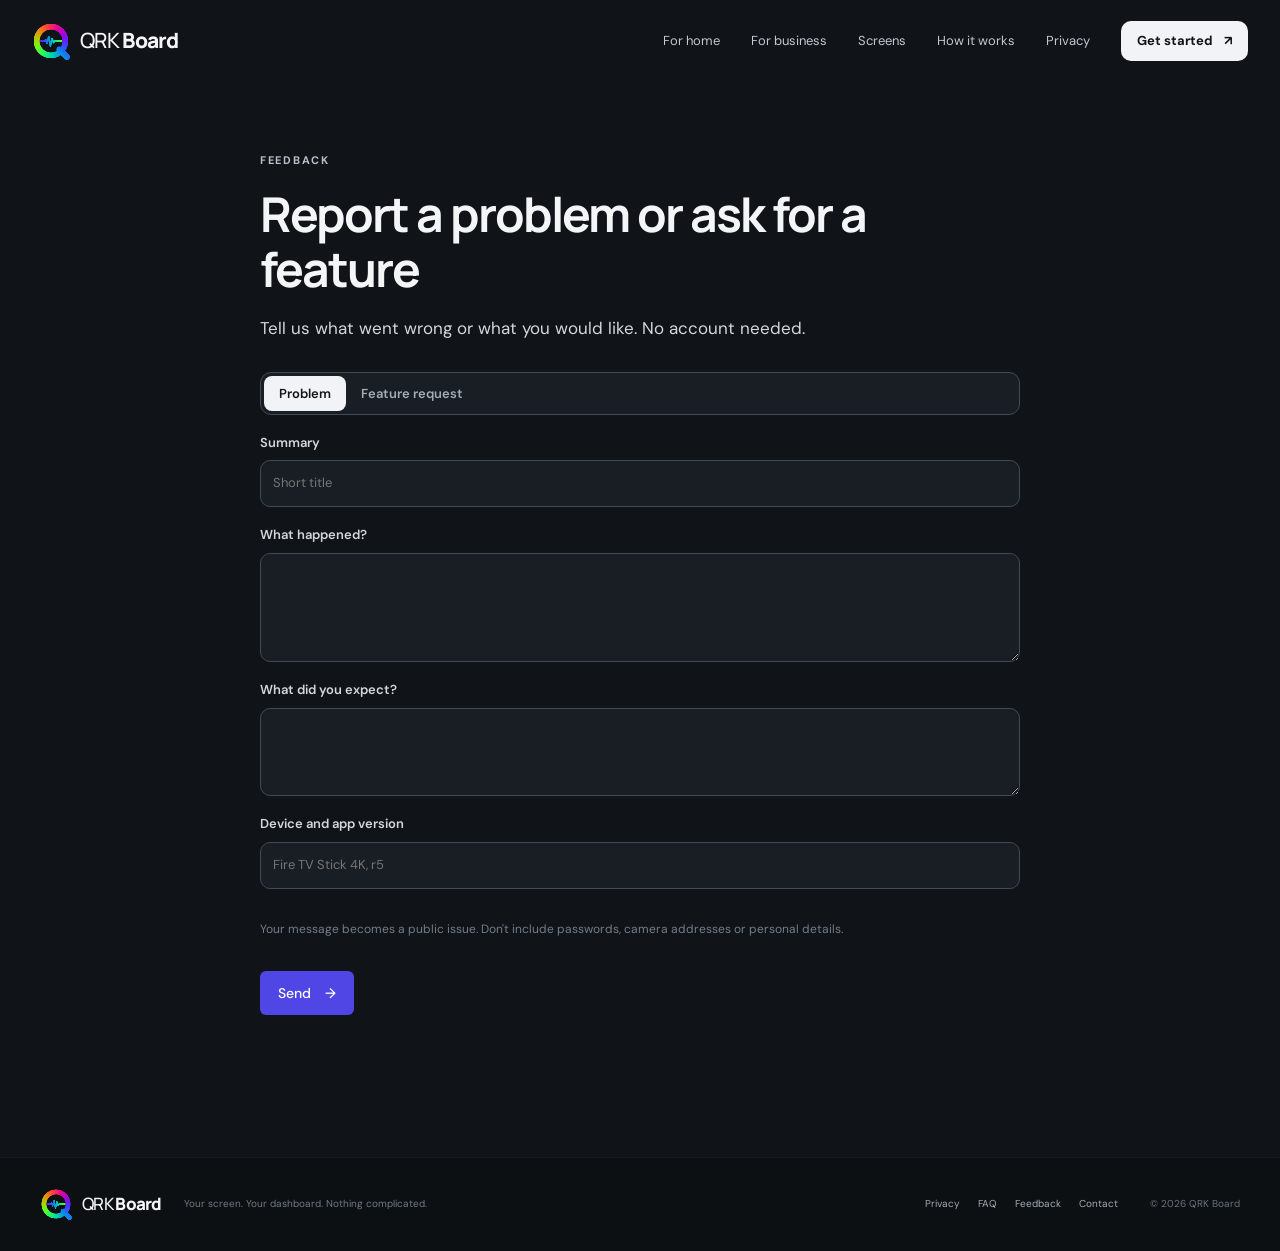
==== commit 7ab824d5: "Feedback form: fill device and version from the link (?p=...&v=...) Co-Authored-By: Claude Sonnet 5." ====
--- a/feedback.html
+++ b/feedback.html
@@ -43,6 +43,7 @@
 </form>
 <script>
 (function(){var ENDPOINT='https://qrk-feedback.qrk-feedback.workers.dev',t='bug',f=document.getElementById('fb'),msg=document.getElementById('fb-msg'),btn=f.querySelector('[type=submit]');
+var q=new URLSearchParams(location.search),pre=[q.get('p'),q.get('v')].filter(Boolean).join(', ').slice(0,200);if(pre)document.getElementById('fb-env').value=pre;
 var L={bug:['What happened?','What did you expect?'],feature:['What would you like?','Why would it help?']};
 f.querySelectorAll('.seg button').forEach(function(b){b.onclick=function(){t=b.dataset.v;f.querySelectorAll('.seg button').forEach(function(x){x.setAttribute('aria-pressed',x===b)});document.getElementById('fb-l1').textContent=L[t][0];document.getElementById('fb-l2').textContent=L[t][1]}});
 f.onsubmit=function(e){e.preventDefault();var v=function(i){return document.getElementById(i).value.trim()};btn.disabled=true;msg.textContent='Sending...';
--- a/styles.css
+++ b/styles.css
@@ -40,3 +40,75 @@
 .price-card .price-sub{font-size:16px;font-weight:700;color:#e5e8ec;margin-top:8px}
 .shot-card.fade{display:grid}.shot-card.fade img{grid-area:1/1;opacity:0;transition:opacity 1.5s ease}.shot-card.fade img.on{opacity:1}.shot-card.fade img:first-child{opacity:1}.shot-card.fade.go img:first-child{opacity:0}.shot-card.fade.go img.on{opacity:1}
 @media (prefers-reduced-motion:reduce){.shot-card.fade img{transition:none}}
+
+/* Layout editor demo: the board's own web-app styles (assets/web/index.html), scoped to .lay */
+.editor-image[data-layout-anim]{position:relative}
+.editor-image[data-layout-anim].live>img{visibility:hidden}
+.lay-host{position:absolute;left:0;top:0;width:100%;overflow:hidden;display:none}
+.editor-image.live .lay-host{display:block}
+.lay{--bg:#111827;--card:#1f2937;--line:#374151;--line2:#4b5563;--field:#374151;--tx:#f3f4f6;--tx2:#d1d5db;--mute:#9ca3af;--faint:#6b7280;--ind:#4f46e5;--ind2:#6366f1;--indtx:#818cf8;--redtx:#f87171;--sans:system-ui,-apple-system,"Segoe UI",Roboto,sans-serif;position:absolute;left:0;top:0;width:788px;transform-origin:0 0;background:var(--card);border:1px solid var(--line);border-radius:8px;padding:20px;color:var(--tx);font:14px/1.5 var(--sans);text-align:left}
+.lay *{box-sizing:border-box}
+.lay h2{font-size:18px;font-weight:600;margin:0 0 4px;display:flex;align-items:center;gap:8px;color:var(--tx)}
+.lay h2 svg{width:22px;height:22px;color:var(--indtx)}
+.lay h2::after{content:'';margin-left:auto;width:8px;height:8px;border-right:2px solid var(--mute);border-bottom:2px solid var(--mute);transform:rotate(45deg)}
+.lay p.help{color:var(--mute);margin:0 0 14px;font-size:13px}
+.lay .editor{display:flex;gap:20px;align-items:flex-start}
+.lay .board-col{flex:none;width:320px}
+.lay .board{position:relative;width:100%;aspect-ratio:9/16;background:var(--bg);border:1px solid var(--line2);border-radius:8px;user-select:none}
+.lay .tile{position:absolute;border-radius:6px;background:linear-gradient(#2a3441,#1f2733);border:2px solid var(--line2);display:flex;align-items:center;justify-content:center;text-align:center;font-size:11px;font-weight:600;letter-spacing:.06em;text-transform:uppercase;color:var(--mute);cursor:grab;overflow:hidden;padding:2px;transition:left .6s ease,top .6s ease,width .3s ease,height .3s ease,opacity .35s ease}
+.lay .tile.sel{border-color:var(--indtx);color:var(--tx);z-index:3}
+.lay .tile .size{position:absolute;right:0;bottom:0;width:24px;height:24px;cursor:nwse-resize;background:linear-gradient(135deg,transparent 50%,var(--indtx) 50%);border-bottom-right-radius:4px;display:none}
+.lay .tile.sel .size{display:block}
+.lay .news{position:absolute;border-radius:5px;background:#1f2733;border:2px solid var(--line2);font-size:10px;color:var(--faint);display:flex;align-items:center;padding-left:8px;letter-spacing:.08em}
+.lay .row{display:flex;gap:8px;align-items:center;flex-wrap:wrap}
+.lay .chip{border:1px solid var(--line2);border-radius:999px;padding:4px 12px;background:transparent;color:var(--tx2);font:500 13px var(--sans);white-space:nowrap}
+.lay .chip.press{background:var(--field)}
+.lay .side{flex:1;min-width:0}
+.lay .sub-card{border:1px solid var(--line);border-radius:8px;padding:14px;margin-bottom:12px;background:rgba(17,24,39,.35)}
+.lay .sub-card .top{display:flex;justify-content:space-between;align-items:center;margin-bottom:10px;gap:8px}
+.lay .sub-card .top b{font-size:15px}
+.lay .hidden{display:none}
+.lay .chips{display:flex;flex-wrap:wrap;gap:6px}
+.lay .grid4{display:grid;grid-template-columns:repeat(4,1fr);gap:8px}
+.lay label.f{display:block}
+.lay label.f>span{display:block;font-size:13px;font-weight:500;color:var(--tx2);margin-bottom:4px}
+.lay .inp{width:100%;background:var(--field);color:var(--tx);border:1px solid var(--line2);border-radius:6px;padding:8px 10px;font:14px/1.3 var(--sans);min-height:35px}
+.lay .rows{display:flex;flex-direction:column;gap:6px}
+.lay .rows .r{display:flex;gap:6px;align-items:center}
+.lay .rows .r span{color:var(--mute);font-size:13px;width:52px}
+.lay .rows .r .inp{width:84px}
+.lay .icon{color:var(--redtx);line-height:0;padding:6px}
+.lay .icon svg{width:16px;height:16px}
+.lay .btn{border-radius:6px;padding:8px 16px;font:500 14px/1.3 var(--sans);border:1px solid transparent;white-space:nowrap}
+.lay .btn.primary{background:var(--ind);color:#fff}
+.lay .btn.secondary{background:transparent;border-color:var(--line2);color:var(--tx2)}
+.lay .btn.small{padding:5px 10px;font-size:13px}
+.lay .btn.press{background:var(--field)}
+.lay .lchk{display:flex;align-items:center;gap:8px;min-height:36px;font-size:14px;color:var(--tx2)}
+.lay .lchk i{width:16px;height:16px;border-radius:3px;background:var(--ind2);position:relative;flex:none}
+.lay .lchk i::after{content:'';position:absolute;left:5px;top:2px;width:4px;height:8px;border:solid #fff;border-width:0 2px 2px 0;transform:rotate(45deg)}
+.lay .actions{display:flex;gap:8px;justify-content:flex-end;align-items:center;margin-top:16px}
+.lay .cursor{position:absolute;left:0;top:0;width:20px;height:24px;z-index:9;pointer-events:none;transition:left .8s cubic-bezier(.4,0,.2,1),top .8s cubic-bezier(.4,0,.2,1),transform .12s;filter:drop-shadow(0 2px 3px #0008)}
+.lay .cursor.click{transform:scale(.8)}
+@media (prefers-reduced-motion:reduce){.lay-host{display:none!important}.editor-image.live>img{visibility:visible}}
+
+.shot-card.portrait{width:min(100%,330px);justify-self:center}
+.shot-card.tilt-right{transform:perspective(1400px) rotateY(9deg)}
+.shot-card.tilt-left{transform:perspective(1400px) rotateY(-9deg)}
+
+.faq-list details p a{color:#c2baff;text-decoration:underline}
+
+@media(min-width:1001px){
+.hero{gap:24px}
+.screen-frame{transform:perspective(1400px) rotateY(-9deg)}
+.audience-grid,.business-grid{gap:36px}
+.shot-card.portrait.tilt-right{justify-self:end}
+.shot-card.portrait.tilt-left{justify-self:start}
+}
+@media(max-width:1000px){.shot-card.tilt-left,.shot-card.tilt-right{transform:none}}
+
+@media(min-width:1001px){
+#cameras .audience-grid{grid-template-columns:minmax(0,440px) 330px;justify-content:center;gap:56px}
+#business .business-grid{grid-template-columns:330px minmax(0,540px);justify-content:center;gap:56px}
+#cameras .shot-card,#business .shot-card{justify-self:stretch}
+}
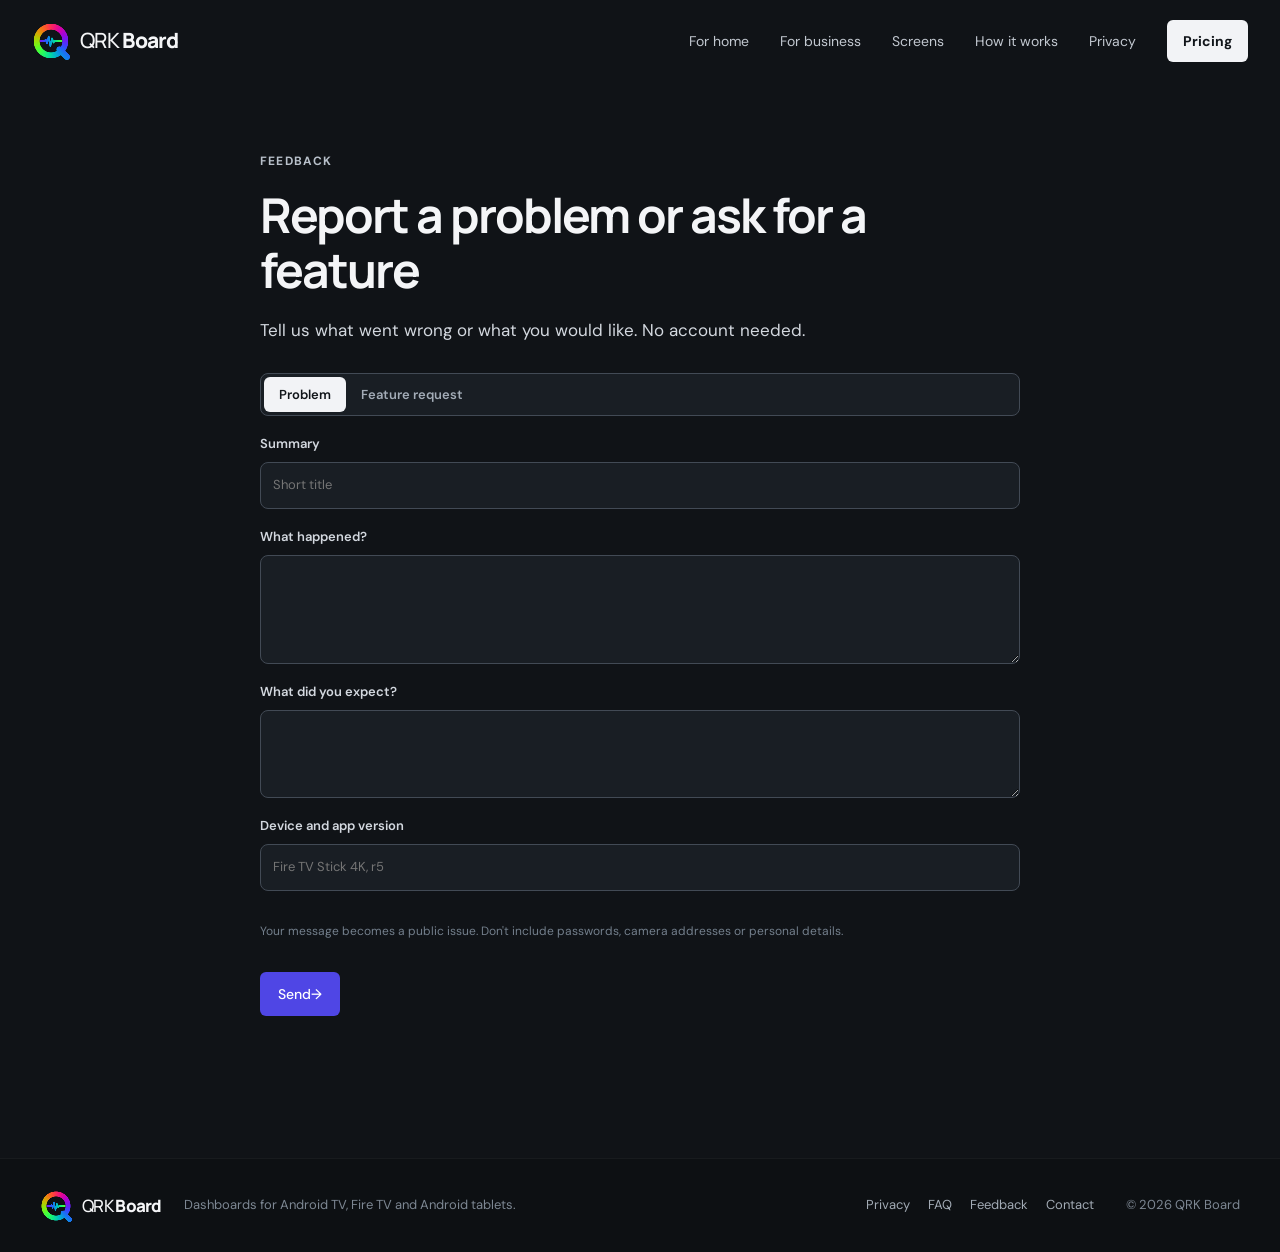
==== commit 1c8dde43: "Unslop the site: plain copy, flat design, consolidated CSS Co-Authored-By: Claude Sonnet 5.5 <norepl" ====
--- a/feedback.html
+++ b/feedback.html
@@ -10,7 +10,7 @@
   <link rel="preconnect" href="https://fonts.googleapis.com">
   <link rel="preconnect" href="https://fonts.gstatic.com" crossorigin>
   <link href="https://fonts.googleapis.com/css2?family=DM+Sans:wght@400;500;600;700&family=Manrope:wght@400;500;600;700;800&display=swap" rel="stylesheet">
-  <link rel="stylesheet" href="styles.css?v=5">
+  <link rel="stylesheet" href="styles.css?v=16">
 </head>
 <body>
   <header class="site-header">
@@ -25,7 +25,7 @@
       <a href="index.html#screens">Screens</a>
       <a href="index.html#how-it-works">How it works</a>
       <a href="index.html#privacy">Privacy</a>
-      <a class="nav-cta" href="index.html#pro">Get started <span aria-hidden="true">↗</span></a>
+      <a class="nav-cta" href="index.html#pro">Pricing</a>
     </nav>
   </header>
 
@@ -50,7 +50,7 @@
 fetch(ENDPOINT,{method:'POST',headers:{'Content-Type':'application/json'},body:JSON.stringify({type:t,title:v('fb-title'),a:v('fb-a'),b:v('fb-b'),device:v('fb-env'),website:v('fb-site')})})
 .then(function(r){return r.json()}).then(function(d){msg.textContent=d.message;if(d.ok)f.reset()}).catch(function(){msg.textContent='Could not reach the server, try again later'}).then(function(){btn.disabled=false})}})();
 </script></main>
-  <footer class="site-footer"><div class="section-wrap footer-inner"><a class="brand" href="index.html"><canvas class="logo" width="152" height="152" aria-hidden="true"></canvas><span>QRK <b>Board</b></span></a><span class="footer-tagline">Your screen. Your dashboard. Nothing complicated.</span><div class="footer-links"><a href="privacy.html">Privacy</a><a href="index.html#faq">FAQ</a><a href="feedback.html">Feedback</a><a href="mailto:qrkboard@gmail.com">Contact</a></div><span class="copyright">© <span id="year">2026</span> QRK Board</span></div></footer>
-  <script src="script.js?v=2"></script>
+  <footer class="site-footer"><div class="section-wrap footer-inner"><a class="brand" href="index.html"><canvas class="logo" width="152" height="152" aria-hidden="true"></canvas><span>QRK <b>Board</b></span></a><span class="footer-tagline">Dashboards for Android TV, Fire TV and Android tablets.</span><div class="footer-links"><a href="privacy.html">Privacy</a><a href="index.html#faq">FAQ</a><a href="feedback.html">Feedback</a><a href="mailto:qrkboard@gmail.com">Contact</a></div><span class="copyright">© <span id="year">2026</span> QRK Board</span></div></footer>
+  <script src="script.js?v=9"></script>
 </body>
 </html>
--- a/styles.css
+++ b/styles.css
@@ -1,45 +1,226 @@
-:root{--bg:#101317;--panel:#191e24;--panel2:#202730;--line:#303741;--text:#f4f5f7;--muted:#a3acb7;--subtle:#737f8c;--purple:#8b79ff;--blue:#5fc8ff;--orange:#ffb44d;--green:#58d8a0;--radius:24px;--max:1200px}*{box-sizing:border-box}html{scroll-behavior:smooth;scroll-padding-top:90px}body{margin:0;background:var(--bg);color:var(--text);font-family:'DM Sans',sans-serif;font-size:16px;line-height:1.6;-webkit-font-smoothing:antialiased}a{color:inherit;text-decoration:none}img{max-width:100%;display:block}.section-wrap{width:min(var(--max),calc(100% - 64px));margin-inline:auto}.site-header{height:82px;width:min(1360px,calc(100% - 64px));margin:auto;display:flex;align-items:center;justify-content:space-between;gap:32px}.brand{display:inline-flex;align-items:center;gap:10px;font-family:Manrope,sans-serif;font-size:21px;font-weight:500;letter-spacing:-.7px;white-space:nowrap}.brand img{filter:drop-shadow(0 0 12px #8b79ff22)}.brand b{font-weight:800}.main-nav{display:flex;align-items:center;gap:31px;font-size:13px;color:#c2c8d0}.main-nav>a:not(.nav-cta):hover,.footer-links a:hover{color:white}.nav-cta{background:#f2f3f6;color:#11151a;padding:10px 16px;border-radius:10px;font-weight:700}.nav-cta span{padding-left:8px}.menu-toggle{display:none}.hero{padding-top:60px;padding-bottom:92px;display:grid;grid-template-columns:.91fr 1.09fr;gap:48px;align-items:center;min-height:610px}.hero-copy{position:relative;z-index:1}.eyebrow{display:flex;align-items:center;gap:9px;color:#b8c0ca;font-size:11px;font-weight:700;letter-spacing:1.7px;text-transform:uppercase}.eyebrow-dot,.live-dot{display:inline-block;width:7px;height:7px;border-radius:50%;background:var(--green);box-shadow:0 0 13px #58d8a088}.hero h1,.section-heading h2,.audience-copy h2,.business-copy h2,.privacy-inner h2,.final-cta h2{font-family:Manrope,sans-serif;font-weight:700;letter-spacing:-2.8px;line-height:1.12}.hero h1{font-size:clamp(43px,5.2vw,70px);margin:26px 0 22px}.gradient-text{background:linear-gradient(100deg,#ff9c67 0%,#ffc55c 24%,#9cf47c 48%,#69d7e9 70%,#b29aff 100%);-webkit-background-clip:text;background-clip:text;color:transparent}.hero-lede{max-width:495px;color:#adb5bf;font-size:17px;line-height:1.8;margin:0 0 28px}.hero-actions{display:flex;gap:12px;flex-wrap:wrap}.button{display:inline-flex;align-items:center;justify-content:center;gap:14px;min-height:48px;padding:0 19px;border-radius:11px;font-size:13px;font-weight:700;transition:transform .2s ease,border-color .2s ease,background .2s ease}.button:hover{transform:translateY(-2px)}.button-primary{color:#101317;background:linear-gradient(110deg,#ffb66d,#c6f080 55%,#86d9f3);box-shadow:0 7px 28px #9adf8b12}.button-secondary{border:1px solid #424a55;color:#e5e8ec;background:#191e24}.button-secondary:hover{border-color:#777f8c}.hero-trust{display:flex;align-items:center;gap:8px;flex-wrap:wrap;margin-top:23px;color:#858f9a;font-size:10px}.hero-trust span{color:var(--green)}.hero-trust i{height:3px;width:3px;border-radius:50%;background:#59616c;margin:0 4px}.hero-visual{position:relative;min-width:0}.visual-glow{position:absolute;inset:12% 5%;background:linear-gradient(120deg,#8b79ff20,#5fc8ff14,#ffb44d10);filter:blur(65px);border-radius:50%}.screen-frame{position:relative;padding:7px;border:1px solid #ffffff20;border-radius:18px;background:linear-gradient(145deg,#343a43,#121519 65%);box-shadow:0 32px 75px #0007,0 0 0 1px #0005;transform:perspective(1200px) rotateY(-3deg) rotateX(1deg)}.screen-frame img{width:100%;border-radius:12px}.floating-label{position:absolute;left:-25px;bottom:23px;display:flex;align-items:center;gap:12px;padding:13px 17px;background:#20262deF;border:1px solid #ffffff18;border-radius:13px;box-shadow:0 12px 30px #0006}.floating-label b,.floating-label small{display:block}.floating-label b{font-size:12px}.floating-label small{font-size:10px;color:var(--muted);margin-top:2px}.platform-strip{border-block:1px solid #ffffff0e;background:#14181d}.platform-inner{min-height:82px;display:flex;align-items:center;justify-content:space-between;gap:30px}.platform-intro{font-size:11px;color:#8b95a0;text-transform:uppercase;letter-spacing:1.3px}.platforms{display:flex;align-items:center;gap:clamp(18px,3.2vw,44px);flex-wrap:wrap}.platforms span{font-family:Manrope,sans-serif;color:#d0d5db;font-size:13px;font-weight:700}.editor-section{padding-top:115px;padding-bottom:115px}.section-heading{max-width:670px;margin-bottom:48px}.section-heading.centered{text-align:center;margin-inline:auto}.section-heading .eyebrow{justify-content:center}.section-heading h2,.audience-copy h2,.business-copy h2,.privacy-inner h2,.final-cta h2{font-size:clamp(34px,4vw,50px);margin:16px 0}.muted-heading{color:#8b949f}.section-heading>p{color:var(--muted);font-size:15px;max-width:580px;margin:0 auto;line-height:1.8}.editor-layout{display:grid;grid-template-columns:1.13fr .87fr;gap:68px;align-items:center}.editor-image{position:relative;border:1px solid #ffffff17;border-radius:17px;overflow:hidden;background:#202938;box-shadow:0 25px 60px #0003}.editor-image img{width:100%;height:auto}.image-caption{position:absolute;bottom:14px;left:14px;display:flex;gap:9px;align-items:center;padding:8px 12px;border:1px solid #ffffff20;border-radius:9px;background:#10151ddd;font-size:11px;font-weight:600}.caption-icon{color:#a99aff;font-size:16px}.editor-points{display:flex;flex-direction:column;gap:28px}.editor-point{display:grid;grid-template-columns:39px 1fr;gap:15px}.point-number{color:#9e90ff;font-family:Manrope,sans-serif;font-size:12px;font-weight:800;padding-top:4px}.editor-point h3{font-size:17px;margin:0 0 6px}.editor-point p{font-size:13px;line-height:1.8;color:var(--muted);margin:0}.text-link{display:inline-flex;align-items:center;gap:12px;color:#c2baff;font-weight:700;font-size:13px;margin-top:2px}.text-link span{transition:transform .2s}.text-link:hover span{transform:translateX(4px)}.audience-section{padding:95px 0;background:linear-gradient(180deg,#15191f,#13171c);border-block:1px solid #ffffff08}.audience-grid{display:grid;grid-template-columns:.87fr 1.13fr;gap:70px;align-items:center}.audience-copy h2,.business-copy h2{font-size:clamp(36px,4vw,48px);letter-spacing:-2.2px}.audience-copy>p,.business-copy>p{color:var(--muted);font-size:14px;line-height:1.85}.mini-icon{width:25px;height:25px;border-radius:8px;display:inline-flex;align-items:center;justify-content:center;font-size:17px}.home-icon{color:#ffc477;background:#ffbd5920}.feature-list{list-style:none;padding:0;margin:28px 0;display:flex;flex-direction:column;gap:18px}.feature-list li{display:flex;gap:13px;align-items:flex-start}.feature-list li>span:last-child{display:flex;flex-direction:column}.feature-list b{font-size:13px;font-weight:700}.feature-list small{color:#919ba7;font-size:12px;line-height:1.6;margin-top:3px}.check{display:flex;align-items:center;justify-content:center;width:23px;height:23px;flex:0 0 23px;border-radius:7px;background:#ffb85c1a;color:#ffbd69;font-size:12px;margin-top:1px}.audience-footer{display:flex;align-items:center;gap:16px;flex-wrap:wrap}.small-note{font-size:10px;color:#818b96}.audience-card{padding:15px;border:1px solid #ffffff14;border-radius:18px;background:linear-gradient(145deg,#222830,#181d22);box-shadow:0 30px 70px #0003}.card-topline{display:flex;align-items:center;gap:9px;color:#8f9aa6;font-size:9px;letter-spacing:1.5px;font-weight:700;padding:2px 5px 13px}.card-dot{width:6px;height:6px;background:#ffbd69;border-radius:50%}.topline-spacer{flex:1}.card-menu{letter-spacing:3px}.mini-dashboard{display:grid;grid-template-columns:1.2fr .8fr;gap:9px}.mini-dashboard>div{background:#15191e;border:1px solid #ffffff0a;border-radius:10px;padding:13px;min-width:0}.mini-clock{display:flex;align-items:center;gap:7px;flex-wrap:wrap}.mini-clock strong{font-family:Manrope,sans-serif;font-size:clamp(28px,4vw,45px);letter-spacing:-2px;background:linear-gradient(100deg,#ff856e,#ffd968,#76ee8a);color:transparent;-webkit-background-clip:text;background-clip:text}.mini-clock>span{font-size:10px;color:#8f9aa6}.mini-clock>b{margin-left:auto;font-size:11px;color:#ffb45f;text-align:right}.mini-clock>b small{font-size:8px;color:#9aa4af}.mini-weather>span,.mini-section-title{font-size:8px;letter-spacing:1.2px;color:#a0aab5;font-weight:700}.mini-weather strong{display:flex;justify-content:space-between;align-items:center;font-size:35px;letter-spacing:-1px}.mini-weather strong b{font-size:28px;color:#c2d2de}.mini-weather>small{font-size:9px;color:#aab2bc}.mini-agenda,.mini-countdown{min-height:158px}.mini-agenda>div{display:grid;grid-template-columns:3px 1fr;column-gap:9px;margin-top:10px;position:relative}.mini-agenda>div i{grid-row:span 2;width:3px;background:#9b85ff;border-radius:3px}.mini-agenda>div small{font-size:8px;color:#87929e}.mini-agenda>div b{font-size:11px;font-weight:500}.mini-countdown strong{display:block;font-size:42px;line-height:1.3;margin-top:14px;color:#d9ccff}.mini-countdown strong small{font-size:9px;letter-spacing:1px;color:#a79ce5}.mini-countdown>span:last-child{font-size:10px;color:#adb5bf}.card-foot{padding:12px 4px 0;display:flex;align-items:center;gap:8px;font-size:9px;color:#919ba7}.card-foot .live-dot{width:5px;height:5px}.business-section{padding:115px 0}.business-grid{display:grid;grid-template-columns:1.1fr .9fr;gap:72px;align-items:center}.business-visual{position:relative;min-width:0}.biz-glow{position:absolute;z-index:-1;inset:10%;background:#7867ff18;filter:blur(70px)}.business-screen{position:relative;padding:23px;border:1px solid #ffffff1a;border-radius:18px;background:linear-gradient(145deg,#222a32,#151a20);box-shadow:0 25px 65px #0004}.biz-header{display:flex;align-items:center;justify-content:space-between;gap:10px}.biz-kicker{font-size:8px;letter-spacing:1.5px;color:#a2acb8}.biz-header h3{font-family:Manrope,sans-serif;font-size:19px;margin:5px 0 0}.biz-logo{width:53px;height:53px;display:flex;flex-direction:column;align-items:center;justify-content:center;border:1px dashed #747f8b;border-radius:10px;color:#b5bdc7;font-size:8px;letter-spacing:1px}.biz-logo b{color:#e7eaf0}.biz-stats{display:grid;grid-template-columns:1fr 1fr;gap:11px;margin-top:20px}.biz-stat{padding:13px;border-radius:11px;background:#14191f;border:1px solid #ffffff0b;min-width:0}.biz-stat>span,.biz-chart>span{display:block;font-size:8px;letter-spacing:1px;color:#9ca7b2}.biz-stat>strong{display:block;font-family:Manrope,sans-serif;font-size:clamp(21px,2.5vw,29px);letter-spacing:-1px;margin:8px 0 1px}.biz-stat>em{font-size:9px;color:#61d7a3;font-style:normal}.sparkline{display:flex;align-items:flex-end;height:20px;gap:4px;margin-top:7px}.sparkline i{display:block;flex:1;border-radius:3px 3px 0 0;background:linear-gradient(#62d8a2,#62d8a222)}.sparkline i:nth-child(1){height:30%}.sparkline i:nth-child(2){height:60%}.sparkline i:nth-child(3){height:45%}.sparkline i:nth-child(4){height:75%}.sparkline i:nth-child(5){height:50%}.sparkline i:nth-child(6){height:90%}.sparkline i:nth-child(7){height:62%}.sparkline i:nth-child(8){height:100%}.sparkline i:nth-child(9){height:80%}.progress{height:5px;background:#343b44;border-radius:8px;margin-top:11px;overflow:hidden}.progress i{display:block;width:76%;height:100%;background:linear-gradient(90deg,#8c7aff,#69c8ff);border-radius:8px}.biz-stat>small{display:block;color:#7e8995;font-size:8px;margin-top:6px}.biz-bottom{display:grid;grid-template-columns:1fr .75fr;gap:11px;margin-top:11px}.biz-chart,.biz-camera{min-width:0;padding:13px;border-radius:11px;background:#14191f;border:1px solid #ffffff0b}.chart-lines{height:74px;margin-top:10px}.chart-lines svg{width:100%;height:100%;overflow:visible}.biz-chart>small{font-size:8px;color:#788591;letter-spacing:1px}.camera-scene{height:117px;border-radius:7px;position:relative;overflow:hidden;background:linear-gradient(145deg,#35523d,#6b7755 40%,#242d29);isolation:isolate}.camera-scene:before{content:"";position:absolute;inset:0;background:linear-gradient(130deg,transparent 30%,#c1c5a433 31%,transparent 34%),linear-gradient(10deg,#151c18 30%,transparent 31%),repeating-linear-gradient(90deg,transparent 0 22px,#10181122 23px 25px)}.camera-live{position:absolute;top:7px;left:7px;padding:3px 5px;border-radius:4px;background:#101611b8;color:#e5eee8;font-size:7px}.camera-live i{display:inline-block;width:4px;height:4px;background:#ff6969;border-radius:50%;margin-right:4px}.camera-label{position:absolute;bottom:7px;left:7px;color:#f1f4f1;font-size:7px;letter-spacing:1px}.biz-icon{background:#8b79ff20;color:#a99bff}.business-copy .feature-list{gap:17px}.pro-symbol{display:flex;align-items:center;justify-content:center;width:23px;height:23px;flex:0 0 23px;border-radius:7px;background:#8b79ff20;color:#b3a6ff;font-size:13px;margin-top:1px}.data-pills{display:flex;gap:7px;flex-wrap:wrap;margin:-6px 0 23px}.data-pills span{border:1px solid #454052;border-radius:7px;padding:5px 9px;color:#b9b1e9;font-family:monospace;font-size:10px}.pricing-section{padding:105px 0 115px;border-top:1px solid #ffffff0a}.pricing-grid{max-width:1050px;margin:auto;display:grid;grid-template-columns:repeat(3,1fr);gap:17px}.price-card{position:relative;padding:29px;border:1px solid #303741;border-radius:17px;background:#171c22}.pro-price{border-color:#7567c3;background:linear-gradient(145deg,#242333,#181d24)}.popular-label{position:absolute;top:-13px;right:18px;background:#9e91ff;color:#12141a;border-radius:7px;padding:5px 10px;font-size:8px;letter-spacing:.7px;font-weight:800}.price-label{color:#9da7b2;font-size:9px;letter-spacing:1.3px;font-weight:700}.price-card h3{font-family:Manrope,sans-serif;font-size:31px;letter-spacing:-1px;margin:8px 0 0}.price-sub{display:block;color:#a69aff;font-family:'DM Sans',sans-serif;font-size:10px;font-weight:600;letter-spacing:0;margin-top:2px}.price-desc{min-height:42px;color:#aab3bd;font-size:12px;margin:5px 0 22px}.price-card ul{list-style:none;padding:0;margin:0 0 25px;display:flex;flex-direction:column;gap:12px}.price-card li{position:relative;padding-left:21px;color:#d3d8df;font-size:12px}.price-card li:before{content:'✓';position:absolute;left:0;color:#67d9a6;font-weight:700}.full-button{width:100%;justify-content:space-between}.pricing-note{text-align:center;font-size:10px;color:#737e8b;margin:20px auto 0}.privacy-section{padding:67px 0;border-block:1px solid #ffffff0c;background:radial-gradient(ellipse at 25% 50%,#24233a 0%,#171b22 55%,#14181d 100%)}.privacy-inner{display:grid;grid-template-columns:70px 1fr .65fr;gap:25px;align-items:center}.privacy-symbol{width:63px;height:63px;display:flex;align-items:center;justify-content:center;border:1px solid #7f70e055;border-radius:17px;color:#aaa0ff;background:#8b79ff12}.privacy-symbol svg{width:39px}.privacy-inner h2{font-size:clamp(28px,3vw,38px);margin:10px 0}.privacy-inner>div:nth-child(2)>p{max-width:590px;font-size:13px;color:#a9b1bc;line-height:1.8}.privacy-note{border-left:1px solid #41404e;padding-left:24px}.privacy-note b{font-size:12px}.privacy-note p{color:#909aa6;font-size:11px;line-height:1.8;margin-bottom:0}.faq-section{padding:110px 0}.faq-section .section-heading{margin-bottom:32px}.faq-section .section-heading .eyebrow{justify-content:flex-start}.faq-section .section-heading h2{font-size:39px}.faq-list{max-width:850px;border-top:1px solid #303741}.faq-list details{border-bottom:1px solid #303741}.faq-list summary{display:flex;justify-content:space-between;gap:20px;align-items:center;list-style:none;cursor:pointer;padding:20px 2px;font-size:14px;font-weight:600}.faq-list summary::-webkit-details-marker{display:none}.faq-list summary span{font-size:21px;color:#9e91ff;font-weight:400;transition:transform .2s}.faq-list details[open] summary span{transform:rotate(45deg)}.faq-list details p{max-width:720px;margin:-3px 0 20px;color:#a2acb7;font-size:12px;line-height:1.8}.final-cta{position:relative;overflow:hidden;text-align:center;padding:78px 20px 85px;margin-bottom:80px;border:1px solid #ffffff13;border-radius:22px;background:linear-gradient(135deg,#20222e,#191e25 55%,#20271f)}.cta-glow{position:absolute;width:380px;height:200px;top:-140px;left:calc(50% - 190px);background:#8b79ff3a;filter:blur(70px);border-radius:50%}.final-cta>*:not(.cta-glow){position:relative}.final-cta .eyebrow{justify-content:center}.final-cta h2{font-size:clamp(35px,4vw,49px);margin:15px 0}.final-cta>p{color:#a8b1bc;font-size:14px;margin:0 auto 25px}.final-cta .hero-actions{justify-content:center}.cta-note{display:block;margin-top:20px;color:#6f7a86;font-size:9px}.site-footer{border-top:1px solid #ffffff0c;background:#0d1013}.footer-inner{min-height:93px;display:flex;align-items:center;gap:22px}.footer-inner .brand{font-size:17px}.footer-tagline{color:#6f7a86;font-size:10px}.footer-links{display:flex;gap:18px;margin-left:auto;color:#a2abb5;font-size:10px}.copyright{font-size:10px;color:#68727d;margin-left:10px}
-@media(max-width:1000px){.hero{grid-template-columns:1fr;gap:45px;padding-top:55px}.hero-copy{max-width:720px}.hero-visual{max-width:760px;margin:auto;width:100%}.screen-frame{transform:none}.hero h1{font-size:clamp(46px,8vw,68px)}.editor-layout,.audience-grid,.business-grid{gap:38px}.audience-grid{grid-template-columns:.9fr 1.1fr}.business-grid{grid-template-columns:1fr 1fr}.privacy-inner{grid-template-columns:58px 1fr}.privacy-symbol{width:54px;height:54px}.privacy-note{grid-column:2;border-left:0;border-top:1px solid #41404e;padding:16px 0 0}.footer-tagline{display:none}}
-@media(max-width:720px){.section-wrap{width:calc(100% - 36px)}.site-header{width:calc(100% - 36px);height:70px}.brand{font-size:19px}.brand img{width:33px;height:33px}.menu-toggle{display:flex;flex-direction:column;gap:5px;border:1px solid #39414b;background:#1a1f25;border-radius:9px;padding:10px;z-index:10}.menu-toggle span{width:17px;height:2px;background:#e7eaf0;border-radius:2px}.main-nav{display:none;position:absolute;top:62px;left:18px;right:18px;z-index:9;flex-direction:column;align-items:stretch;gap:0;padding:10px;border:1px solid #353c46;border-radius:13px;background:#1b2027;box-shadow:0 20px 45px #0008}.main-nav.open{display:flex}.main-nav a{padding:12px}.main-nav .nav-cta{text-align:center;margin-top:5px}.hero{padding-top:45px;padding-bottom:65px;min-height:0;gap:38px}.hero h1{font-size:clamp(43px,11vw,60px);letter-spacing:-2.3px;margin-top:21px}.hero-lede{font-size:15px}.hero-actions{align-items:stretch}.hero-actions .button{font-size:12px}.hero-trust{font-size:9px}.floating-label{left:9px;bottom:12px;padding:9px 12px}.platform-inner{padding:20px 0;align-items:flex-start;flex-direction:column;gap:14px}.platforms{gap:12px 21px}.platforms span{font-size:11px}.editor-section,.business-section,.faq-section{padding-top:75px;padding-bottom:75px}.section-heading{margin-bottom:30px}.section-heading h2,.audience-copy h2,.business-copy h2{font-size:36px;letter-spacing:-1.7px}.section-heading>p{font-size:13px}.editor-layout,.audience-grid,.business-grid{grid-template-columns:1fr;gap:32px}.editor-points{gap:20px}.audience-section{padding:72px 0}.audience-card{order:2}.audience-copy{order:1}.business-visual{order:2}.business-copy{order:1}.business-screen{padding:14px}.biz-bottom{grid-template-columns:1fr .8fr}.camera-scene{height:105px}.pricing-section{padding:75px 0}.pricing-grid{grid-template-columns:1fr;gap:25px}.price-card{padding:24px}.price-desc{min-height:0}.privacy-section{padding:48px 0}.privacy-inner{grid-template-columns:45px 1fr;gap:15px}.privacy-symbol{width:43px;height:43px;border-radius:12px}.privacy-symbol svg{width:29px}.privacy-inner h2{font-size:30px;letter-spacing:-1.5px}.privacy-inner>div:nth-child(2)>p{font-size:12px}.privacy-note{grid-column:1/-1;margin-left:60px;padding-top:12px}.faq-section .section-heading h2{font-size:34px}.faq-list summary{font-size:13px;padding:17px 0}.final-cta{width:calc(100% - 36px);padding:55px 18px 60px;margin-bottom:50px}.final-cta h2{font-size:36px;letter-spacing:-1.8px}.final-cta>p{font-size:13px}.final-cta .hero-actions{flex-direction:column}.footer-inner{padding:23px 0;flex-wrap:wrap;gap:12px}.footer-links{order:3;width:100%;margin-left:0}.copyright{margin-left:auto}.mini-clock strong{font-size:33px}.mini-clock>b{font-size:9px}.mini-weather strong{font-size:30px}}
-@media(prefers-reduced-motion:reduce){html{scroll-behavior:auto}*,*:before,*:after{transition:none!important;animation:none!important}}
-.stores{list-style:none;margin:0;padding:0;display:flex;flex-wrap:wrap;gap:12px}
-.store{display:flex;align-items:center;gap:11px;padding:9px 16px 9px 12px;border:1px solid #424a55;border-radius:11px;background:#191e24;min-width:0}
-.store-icon{display:grid;place-items:center;width:30px;height:30px;color:#e5e8ec;flex:none}
-.store-icon svg{width:26px;height:26px}
-.store-text{display:flex;flex-direction:column;line-height:1.2}
-.store-text small{font-size:10px;color:#8b95a0}
-.store-text b{font-family:Manrope,sans-serif;font-size:15px}
-.screens-section{padding-top:110px;padding-bottom:40px}
-.shot-controls{display:flex;flex-wrap:wrap;justify-content:center;gap:12px 20px;margin-bottom:28px}
-.seg{display:inline-flex;border:1px solid #424a55;border-radius:11px;background:#191e24;padding:3px}
-.seg button{font:600 13px 'DM Sans',sans-serif;color:#a3acb7;background:none;border:0;border-radius:8px;padding:9px 15px;cursor:pointer}
-.seg button[aria-pressed="true"]{background:#f2f3f6;color:#11151a}
-.seg button:focus-visible{outline:2px solid #fff;outline-offset:2px}
-.shot-stage{margin:0 auto;display:flex;justify-content:center}
-.shot-stage img{height:auto;border-radius:14px;border:1px solid #ffffff1c;box-shadow:0 30px 70px #0006}
-.shot-stage[data-orient="landscape"] img{width:min(100%,1000px)}
-.shot-stage[data-orient="portrait"] img{width:auto;max-width:100%;max-height:720px;aspect-ratio:9/16}
-@media(max-width:720px){.stores{flex-direction:column;align-items:stretch}.seg button{padding:9px 11px;font-size:12px}.screens-section{padding-top:75px}}
-.logo{width:38px;height:38px;flex:none}
-.site-footer .logo{width:32px;height:32px}
-.hero{padding-top:28px;padding-bottom:64px;min-height:0}
-.screens-section{padding-top:72px}
-.shot-stage[data-orient="portrait"] img{width:min(100%,405px);height:auto;max-height:none;aspect-ratio:auto}
-@media(max-width:720px){.brand .logo{width:33px;height:33px}.hero{padding-top:24px;padding-bottom:48px}.screens-section{padding-top:56px}}
-img{height:auto}.screen-frame img{height:auto}
-.doc{max-width:760px;padding:70px 0 100px}.doc h1{font-family:Manrope,sans-serif;font-size:clamp(34px,5vw,48px);letter-spacing:-2px;line-height:1.15;margin:16px 0}.doc h2{font-family:Manrope,sans-serif;font-size:21px;margin:38px 0 8px}.doc p,.doc li{color:#b4bcc6;font-size:15px;line-height:1.8}.doc .lede{font-size:17px;color:#d3d8df}.muted-note{font-size:12px!important;color:#737e8b!important}
-.fb-form{display:flex;flex-direction:column;gap:18px;margin-top:28px}.fb-form label{display:flex;flex-direction:column;gap:7px;font-size:13px;font-weight:600;color:#d3d8df}.fb-form input,.fb-form textarea{font:inherit;font-weight:400;color:var(--text);background:var(--panel);border:1px solid #424a55;border-radius:10px;padding:12px}.fb-form input:focus,.fb-form textarea:focus{outline:2px solid var(--purple);border-color:transparent}.fb-form .button{align-self:flex-start;border:0;cursor:pointer;font-family:inherit}
-.button{min-height:44px;padding:8px 18px;border-radius:6px;font-size:14px;font-weight:500;white-space:nowrap}.button:hover{transform:none}
-.button-primary{background:#4f46e5;color:#fff;box-shadow:none}.button-primary:hover{background:#6366f1}
-.button-secondary{background:transparent;border:1px solid #4b5563;color:#d1d5db}.button-secondary:hover{background:#374151;border-color:#4b5563}
-.price-card{display:flex;flex-direction:column}.price-card ul{flex:1}
-.price-desc{min-height:46px}
-.price-card h3{min-height:69px}
-.shot-card{padding:7px;border:1px solid #ffffff20;border-radius:18px;background:linear-gradient(145deg,#343a43,#121519 65%);box-shadow:0 25px 60px #0005;min-width:0}.shot-card img{width:100%;height:auto;border-radius:12px}
-
-.price-card .price-sub{font-size:16px;font-weight:700;color:#e5e8ec;margin-top:8px}
-.shot-card.fade{display:grid}.shot-card.fade img{grid-area:1/1;opacity:0;transition:opacity 1.5s ease}.shot-card.fade img.on{opacity:1}.shot-card.fade img:first-child{opacity:1}.shot-card.fade.go img:first-child{opacity:0}.shot-card.fade.go img.on{opacity:1}
-@media (prefers-reduced-motion:reduce){.shot-card.fade img{transition:none}}
+:root {
+  --bg: #101317;
+  --panel: #191e24;
+  --band: #14181d;
+  --line: #303741;
+  --line-strong: #424a55;
+  --text: #f4f5f7;
+  --muted: #a3acb7;
+  --subtle: #737f8c;
+  --accent: #4f46e5;
+  --accent-hover: #6366f1;
+  --accent-text: #a5b4fc;
+  --radius: 12px;
+  --max: 1200px;
+}
+
+* { box-sizing: border-box; }
+html { scroll-behavior: smooth; scroll-padding-top: 90px; }
+body {
+  margin: 0;
+  background: var(--bg);
+  color: var(--text);
+  font-family: 'DM Sans', sans-serif;
+  font-size: 16px;
+  line-height: 1.6;
+  -webkit-font-smoothing: antialiased;
+}
+a { color: inherit; text-decoration: none; }
+img { max-width: 100%; height: auto; display: block; }
+h1, h2, h3 { font-family: Manrope, sans-serif; margin: 0; }
+
+.section-wrap { width: min(var(--max), calc(100% - 64px)); margin-inline: auto; }
+
+/* Header and navigation */
+.site-header {
+  height: 82px;
+  width: min(1360px, calc(100% - 64px));
+  margin: auto;
+  display: flex;
+  align-items: center;
+  justify-content: space-between;
+  gap: 32px;
+}
+.brand {
+  display: inline-flex;
+  align-items: center;
+  gap: 10px;
+  font-family: Manrope, sans-serif;
+  font-size: 21px;
+  font-weight: 500;
+  letter-spacing: -.7px;
+  white-space: nowrap;
+}
+.brand b { font-weight: 800; }
+.logo { width: 38px; height: 38px; flex: none; }
+.main-nav { display: flex; align-items: center; gap: 31px; font-size: 14px; color: #c2c8d0; }
+.main-nav > a:not(.nav-cta):hover,
+.footer-links a:hover { color: #fff; }
+.nav-cta { background: #f2f3f6; color: #11151a; padding: 10px 16px; border-radius: 6px; font-weight: 700; }
+.menu-toggle { display: none; }
+
+/* Shared text */
+.eyebrow { color: #b8c0ca; font-size: 12px; font-weight: 700; letter-spacing: 1.2px; text-transform: uppercase; }
+.section-heading { max-width: 670px; margin-bottom: 40px; }
+.section-heading.centered { text-align: center; margin-inline: auto; }
+.section-heading h2,
+.audience-copy h2,
+.business-copy h2,
+.privacy-inner h2 { font-weight: 700; letter-spacing: -1.5px; line-height: 1.15; font-size: clamp(30px, 3.6vw, 44px); }
+.section-heading > p { color: var(--muted); font-size: 16px; max-width: 580px; margin: 12px auto 0; }
+.text-link { display: inline-block; color: var(--accent-text); font-weight: 700; font-size: 14px; }
+.text-link:hover { text-decoration: underline; }
+
+/* Buttons */
+.button {
+  display: inline-flex;
+  align-items: center;
+  justify-content: center;
+  min-height: 44px;
+  padding: 8px 18px;
+  border-radius: 6px;
+  font-size: 14px;
+  font-weight: 500;
+  white-space: nowrap;
+  transition: background .2s ease, border-color .2s ease;
+}
+.button-primary { background: var(--accent); color: #fff; }
+.button-primary:hover { background: var(--accent-hover); }
+.button-secondary { background: transparent; border: 1px solid #4b5563; color: #d1d5db; }
+.button-secondary:hover { background: #374151; }
+
+/* Hero */
+.hero {
+  padding-top: 28px;
+  padding-bottom: 64px;
+  display: grid;
+  grid-template-columns: .91fr 1.09fr;
+  gap: 40px;
+  align-items: center;
+}
+.hero h1 { font-size: clamp(36px, 4.6vw, 58px); font-weight: 700; letter-spacing: -2px; line-height: 1.1; margin: 0 0 20px; }
+.hero-lede { max-width: 495px; color: #adb5bf; font-size: 18px; line-height: 1.7; margin: 0 0 28px; }
+.hero-actions { display: flex; gap: 12px; flex-wrap: wrap; }
+.hero-visual { min-width: 0; }
+.screen-frame { padding: 7px; border: 1px solid #ffffff20; border-radius: 14px; background: #1b2026; }
+.screen-frame img { width: 100%; border-radius: 8px; }
+
+/* Platform strip */
+.platform-strip { border-block: 1px solid #ffffff0e; background: var(--band); }
+.platform-inner { min-height: 82px; display: flex; align-items: center; justify-content: space-between; gap: 30px; }
+.platform-intro { font-size: 12px; color: #8b95a0; text-transform: uppercase; letter-spacing: 1.2px; }
+.stores { list-style: none; margin: 0; padding: 0; display: flex; flex-wrap: wrap; gap: 12px; }
+.store { display: flex; align-items: center; gap: 11px; padding: 9px 16px 9px 12px; border: 1px solid var(--line-strong); border-radius: 8px; background: var(--panel); min-width: 0; }
+.store-icon { display: grid; place-items: center; width: 30px; height: 30px; color: #e5e8ec; flex: none; }
+.store-icon svg { width: 26px; height: 26px; }
+.store-text { display: flex; flex-direction: column; line-height: 1.2; }
+.store-text small { font-size: 11px; color: #8b95a0; }
+.store-text b { font-family: Manrope, sans-serif; font-size: 15px; }
+
+/* Screenshot picker */
+.screens-section { padding-top: 72px; padding-bottom: 40px; }
+.shot-controls { display: flex; flex-wrap: wrap; justify-content: center; gap: 12px 20px; margin-bottom: 28px; }
+.seg { display: inline-flex; border: 1px solid var(--line-strong); border-radius: 8px; background: var(--panel); padding: 3px; }
+.seg button { font: 600 13px 'DM Sans', sans-serif; color: var(--muted); background: none; border: 0; border-radius: 6px; padding: 9px 15px; cursor: pointer; }
+.seg button[aria-pressed="true"] { background: #f2f3f6; color: #11151a; }
+.seg button:focus-visible { outline: 2px solid #fff; outline-offset: 2px; }
+.shot-stage { margin: 0 auto; display: flex; justify-content: center; }
+.shot-stage img { border-radius: 10px; border: 1px solid #ffffff1c; }
+.shot-stage[data-orient="landscape"] img { width: min(100%, 1000px); }
+.shot-stage[data-orient="portrait"] img { width: min(100%, 405px); }
+
+/* Layout editor section */
+.editor-section { padding-top: 100px; padding-bottom: 100px; }
+.editor-layout { display: grid; grid-template-columns: 1.13fr .87fr; gap: 60px; align-items: center; }
+.editor-image { position: relative; border: 1px solid #ffffff17; border-radius: 12px; overflow: hidden; background: #202938; }
+.editor-points { display: flex; flex-direction: column; gap: 28px; }
+.editor-point { display: grid; grid-template-columns: 28px 1fr; gap: 12px; }
+.point-number { color: var(--accent-text); font-family: Manrope, sans-serif; font-size: 14px; font-weight: 800; padding-top: 2px; }
+.editor-point h3 { font-size: 18px; margin-bottom: 6px; }
+.editor-point p { font-size: 15px; line-height: 1.7; color: var(--muted); margin: 0; }
+
+/* Home, cameras and business sections */
+.audience-section { padding: 90px 0; background: #14181d; border-block: 1px solid #ffffff08; }
+.audience-grid { display: grid; grid-template-columns: .87fr 1.13fr; gap: 36px; align-items: center; }
+.audience-copy h2,
+.business-copy h2 { margin: 12px 0 16px; }
+.audience-copy > p,
+.business-copy > p { color: var(--muted); font-size: 16px; line-height: 1.7; margin: 0; }
+.feature-list { list-style: none; padding: 0; margin: 28px 0; display: flex; flex-direction: column; gap: 18px; }
+.feature-list li { padding-left: 16px; border-left: 2px solid var(--line-strong); }
+.feature-list b { display: block; font-size: 15px; font-weight: 700; }
+.feature-list small { display: block; color: #919ba7; font-size: 14px; line-height: 1.6; margin-top: 2px; }
+.audience-copy > .button { margin-top: 24px; }
+
+.business-section { padding: 100px 0; }
+.business-grid { display: grid; grid-template-columns: 1.1fr .9fr; gap: 36px; align-items: center; }
+.data-pills { display: flex; gap: 8px; flex-wrap: wrap; margin: 0 0 24px; }
+.data-pills span { border: 1px solid var(--line-strong); border-radius: 6px; padding: 4px 9px; color: #c8cdf5; font-family: monospace; font-size: 12px; }
+
+.shot-card { padding: 7px; border: 1px solid #ffffff20; border-radius: 14px; background: #1b2026; min-width: 0; }
+.shot-card img { width: 100%; border-radius: 8px; }
+.shot-card.portrait { width: min(100%, 330px); }
+.shot-card.fade { display: grid; }
+.shot-card.fade img { grid-area: 1 / 1; opacity: 0; transition: opacity 1.5s ease; }
+.shot-card.fade img:first-child { opacity: 1; }
+.shot-card.fade.go img:first-child { opacity: 0; }
+.shot-card.fade.go img.on { opacity: 1; }
+
+@media (min-width: 1001px) {
+  #cameras .audience-grid { grid-template-columns: minmax(0, 440px) 330px; justify-content: center; gap: 56px; }
+  #business .business-grid { grid-template-columns: 330px minmax(0, 540px); justify-content: center; gap: 56px; }
+}
+
+/* Pricing */
+.pricing-section { padding: 100px 0 110px; border-top: 1px solid #ffffff0a; }
+.pricing-grid { max-width: 1050px; margin: auto; display: grid; grid-template-columns: repeat(3, 1fr); gap: 17px; }
+.price-card { display: flex; flex-direction: column; padding: 28px; border: 1px solid var(--line); border-radius: var(--radius); background: #171c22; }
+.price-label { color: #9da7b2; font-size: 12px; letter-spacing: 1px; font-weight: 700; text-transform: uppercase; }
+.price-card h3 { font-size: 30px; letter-spacing: -1px; margin-top: 8px; min-height: 69px; }
+.price-sub { display: block; font-family: 'DM Sans', sans-serif; font-size: 16px; font-weight: 700; letter-spacing: 0; color: #e5e8ec; margin-top: 8px; }
+.price-desc { min-height: 46px; color: #aab3bd; font-size: 15px; margin: 5px 0 22px; }
+.price-card ul { flex: 1; list-style: none; padding: 0; margin: 0 0 25px; display: flex; flex-direction: column; gap: 12px; }
+.price-card li { position: relative; padding-left: 21px; color: #d3d8df; font-size: 14px; }
+.price-card li::before { content: '✓'; position: absolute; left: 0; color: #67d9a6; font-weight: 700; }
+.full-button { width: 100%; }
+
+/* Privacy band */
+.privacy-section { padding: 64px 0; border-block: 1px solid #ffffff0c; background: var(--band); }
+.privacy-inner p { max-width: 590px; font-size: 16px; color: #a9b1bc; margin: 12px 0 16px; }
+
+/* FAQ */
+.faq-section { padding: 100px 0; }
+.faq-section .section-heading { margin-bottom: 28px; }
+.faq-list { max-width: 850px; border-top: 1px solid var(--line); }
+.faq-list details { border-bottom: 1px solid var(--line); }
+.faq-list summary { display: flex; justify-content: space-between; gap: 20px; align-items: center; list-style: none; cursor: pointer; padding: 20px 2px; font-size: 16px; font-weight: 600; }
+.faq-list summary::-webkit-details-marker { display: none; }
+.faq-list summary span { font-size: 22px; color: var(--accent-text); font-weight: 400; transition: transform .2s; }
+.faq-list details[open] summary span { transform: rotate(45deg); }
+.faq-list details p { max-width: 720px; margin: -3px 0 20px; color: #a2acb7; font-size: 15px; line-height: 1.7; }
+.faq-list details p a { color: var(--accent-text); text-decoration: underline; }
+
+/* Footer */
+.site-footer { border-top: 1px solid #ffffff0c; background: #0d1013; }
+.footer-inner { min-height: 93px; display: flex; align-items: center; gap: 22px; }
+.footer-inner .brand { font-size: 17px; }
+.site-footer .logo { width: 32px; height: 32px; }
+.footer-tagline { color: #7d8793; font-size: 13px; }
+.footer-links { display: flex; gap: 18px; margin-left: auto; color: #a2abb5; font-size: 13px; }
+.copyright { font-size: 13px; color: #7d8793; margin-left: 10px; }
+
+/* Text pages (privacy, feedback) */
+.doc { max-width: 760px; padding: 70px 0 100px; }
+.doc h1 { font-size: clamp(34px, 5vw, 48px); letter-spacing: -2px; line-height: 1.15; margin: 16px 0; }
+.doc h2 { font-size: 21px; margin: 38px 0 8px; }
+.doc p, .doc li { color: #b4bcc6; font-size: 15px; line-height: 1.8; }
+.doc .lede { font-size: 17px; color: #d3d8df; }
+.muted-note { font-size: 12px !important; color: var(--subtle) !important; }
+.fb-form { display: flex; flex-direction: column; gap: 18px; margin-top: 28px; }
+.fb-form label { display: flex; flex-direction: column; gap: 7px; font-size: 13px; font-weight: 600; color: #d3d8df; }
+.fb-form input, .fb-form textarea { font: inherit; font-weight: 400; color: var(--text); background: var(--panel); border: 1px solid var(--line-strong); border-radius: 8px; padding: 12px; }
+.fb-form input:focus, .fb-form textarea:focus { outline: 2px solid var(--accent-hover); border-color: transparent; }
+.fb-form .button { align-self: flex-start; border: 0; cursor: pointer; font-family: inherit; }
 
 /* Layout editor demo: the board's own web-app styles (assets/web/index.html), scoped to .lay */
 .editor-image[data-layout-anim]{position:relative}
@@ -92,23 +273,53 @@
 .lay .cursor.click{transform:scale(.8)}
 @media (prefers-reduced-motion:reduce){.lay-host{display:none!important}.editor-image.live>img{visibility:visible}}
 
-.shot-card.portrait{width:min(100%,330px);justify-self:center}
-.shot-card.tilt-right{transform:perspective(1400px) rotateY(9deg)}
-.shot-card.tilt-left{transform:perspective(1400px) rotateY(-9deg)}
-
-.faq-list details p a{color:#c2baff;text-decoration:underline}
-
-@media(min-width:1001px){
-.hero{gap:24px}
-.screen-frame{transform:perspective(1400px) rotateY(-9deg)}
-.audience-grid,.business-grid{gap:36px}
-.shot-card.portrait.tilt-right{justify-self:end}
-.shot-card.portrait.tilt-left{justify-self:start}
-}
-@media(max-width:1000px){.shot-card.tilt-left,.shot-card.tilt-right{transform:none}}
-
-@media(min-width:1001px){
-#cameras .audience-grid{grid-template-columns:minmax(0,440px) 330px;justify-content:center;gap:56px}
-#business .business-grid{grid-template-columns:330px minmax(0,540px);justify-content:center;gap:56px}
-#cameras .shot-card,#business .shot-card{justify-self:stretch}
-}
+@media (max-width: 1000px) {
+  .hero { grid-template-columns: 1fr; gap: 40px; }
+  .hero-copy { max-width: 720px; }
+  .hero-visual { max-width: 760px; margin: auto; width: 100%; }
+  .editor-layout, .audience-grid, .business-grid { gap: 36px; }
+  .footer-tagline { display: none; }
+}
+
+@media (max-width: 720px) {
+  .section-wrap { width: calc(100% - 36px); }
+  .site-header { width: calc(100% - 36px); height: 70px; }
+  .brand { font-size: 19px; }
+  .brand .logo { width: 33px; height: 33px; }
+  .menu-toggle { display: flex; flex-direction: column; gap: 5px; border: 1px solid #39414b; background: #1a1f25; border-radius: 8px; padding: 10px; z-index: 10; }
+  .menu-toggle span { width: 17px; height: 2px; background: #e7eaf0; border-radius: 2px; }
+  .main-nav { display: none; position: absolute; top: 62px; left: 18px; right: 18px; z-index: 9; flex-direction: column; align-items: stretch; gap: 0; padding: 10px; border: 1px solid #353c46; border-radius: 10px; background: #1b2027; }
+  .main-nav.open { display: flex; }
+  .main-nav a { padding: 12px; }
+  .main-nav .nav-cta { text-align: center; margin-top: 5px; }
+  .hero { padding-top: 24px; padding-bottom: 48px; gap: 32px; }
+  .hero h1 { font-size: clamp(34px, 9vw, 46px); letter-spacing: -1.5px; }
+  .hero-lede { font-size: 16px; }
+  .platform-inner { padding: 20px 0; align-items: flex-start; flex-direction: column; gap: 14px; }
+  .stores { flex-direction: column; align-items: stretch; }
+  .seg button { padding: 9px 11px; font-size: 12px; }
+  .screens-section { padding-top: 56px; }
+  .editor-section, .business-section, .faq-section { padding-top: 70px; padding-bottom: 70px; }
+  .section-heading { margin-bottom: 28px; }
+  .section-heading h2, .audience-copy h2, .business-copy h2 { font-size: 32px; letter-spacing: -1.2px; }
+  .editor-layout, .audience-grid, .business-grid { grid-template-columns: 1fr; gap: 32px; }
+  .editor-points { gap: 20px; }
+  .audience-section { padding: 64px 0; }
+  .business-copy { order: 1; }
+  .business-grid .shot-card { order: 2; }
+  .shot-card.portrait { justify-self: center; }
+  .pricing-section { padding: 70px 0; }
+  .pricing-grid { grid-template-columns: 1fr; gap: 20px; }
+  .price-card { padding: 24px; }
+  .price-card h3, .price-desc { min-height: 0; }
+  .privacy-section { padding: 48px 0; }
+  .faq-list summary { font-size: 15px; padding: 17px 0; }
+  .footer-inner { padding: 23px 0; flex-wrap: wrap; gap: 12px; }
+  .footer-links { order: 3; width: 100%; margin-left: 0; }
+  .copyright { margin-left: auto; }
+}
+
+@media (prefers-reduced-motion: reduce) {
+  html { scroll-behavior: auto; }
+  *, *::before, *::after { transition: none !important; animation: none !important; }
+}
